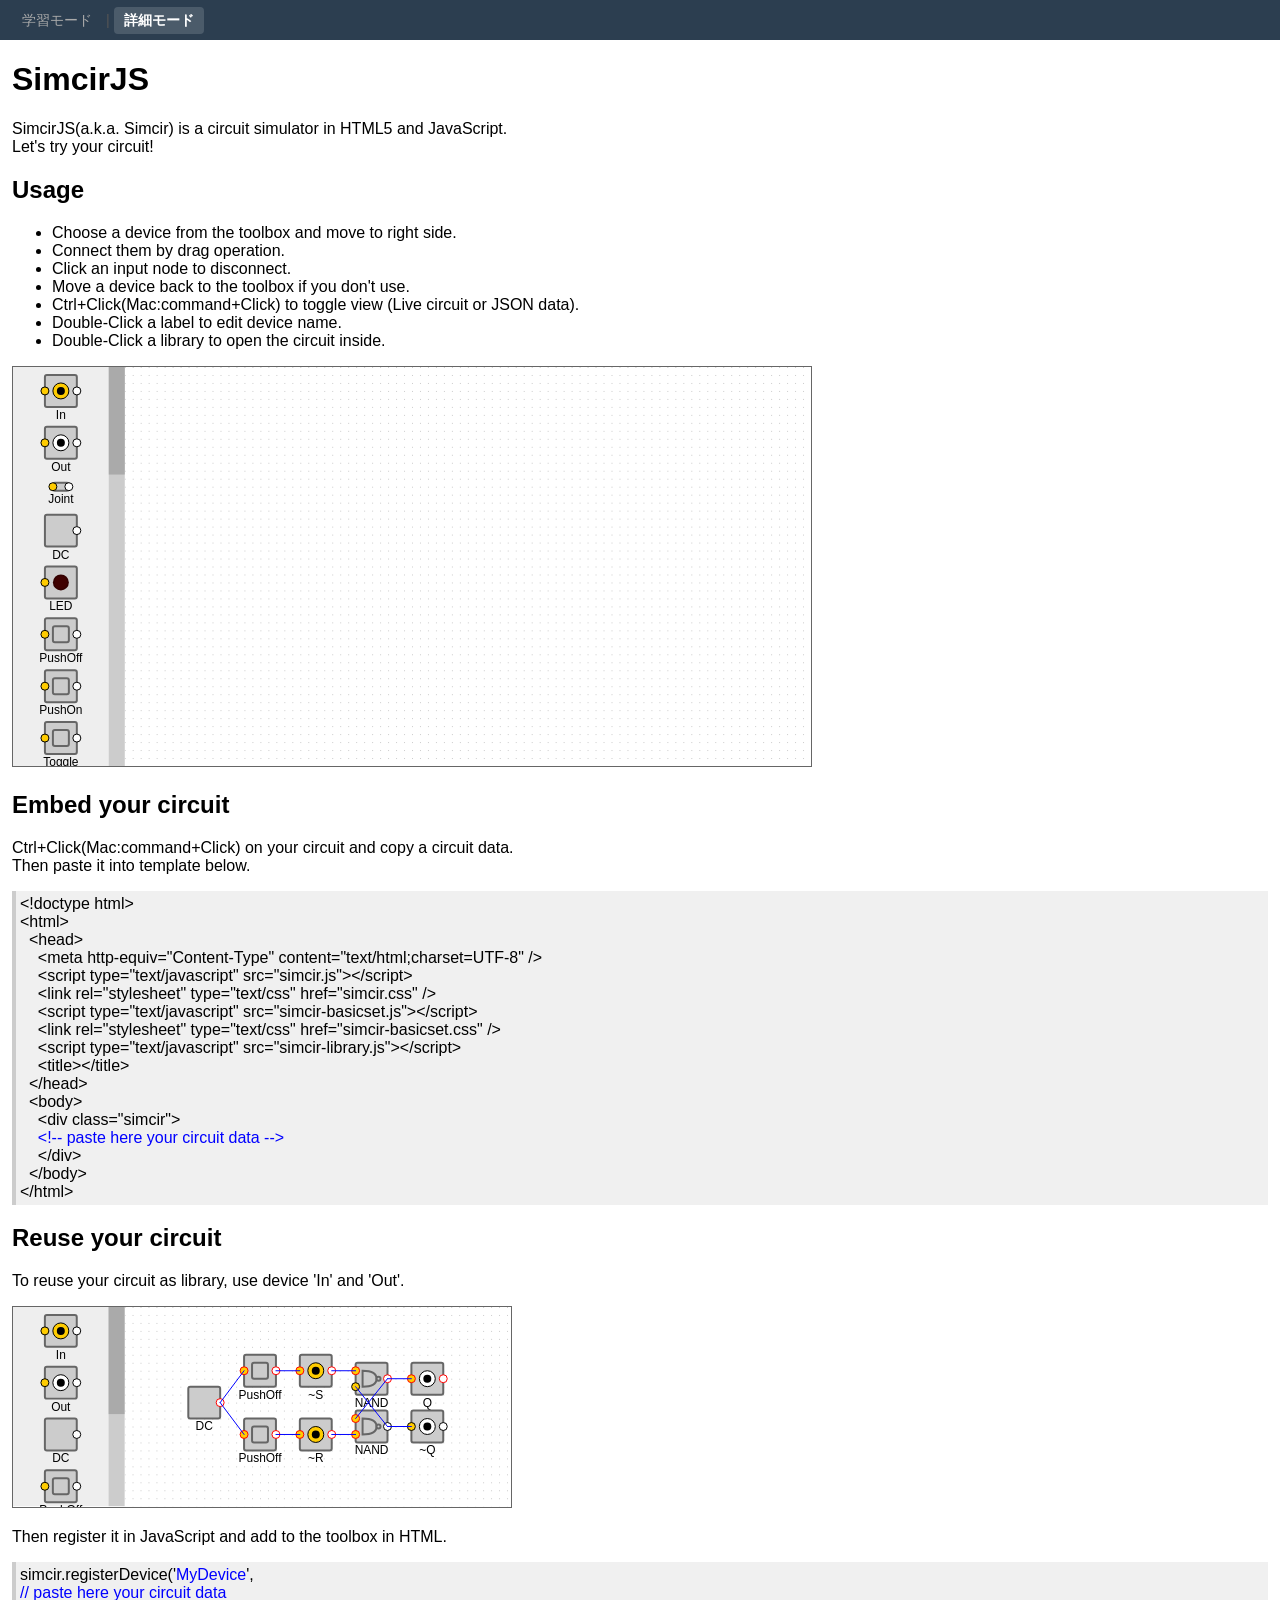
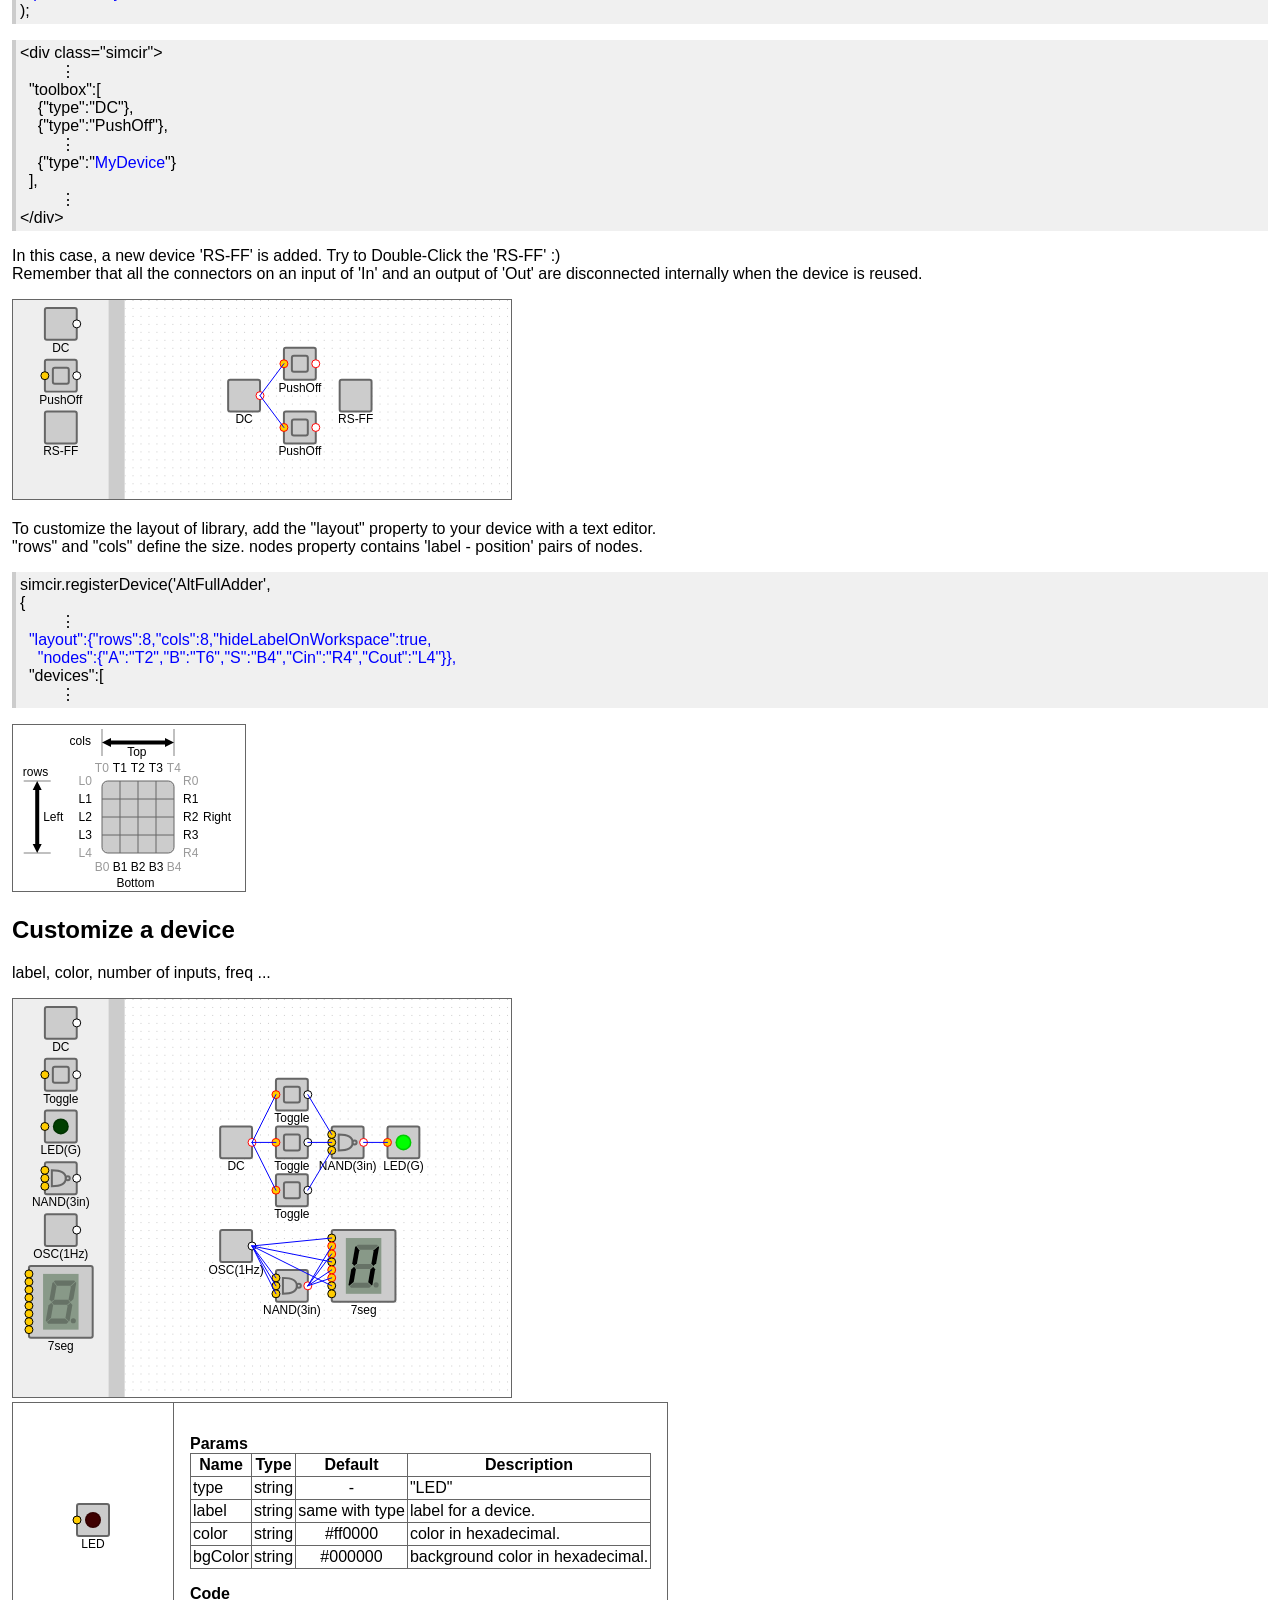
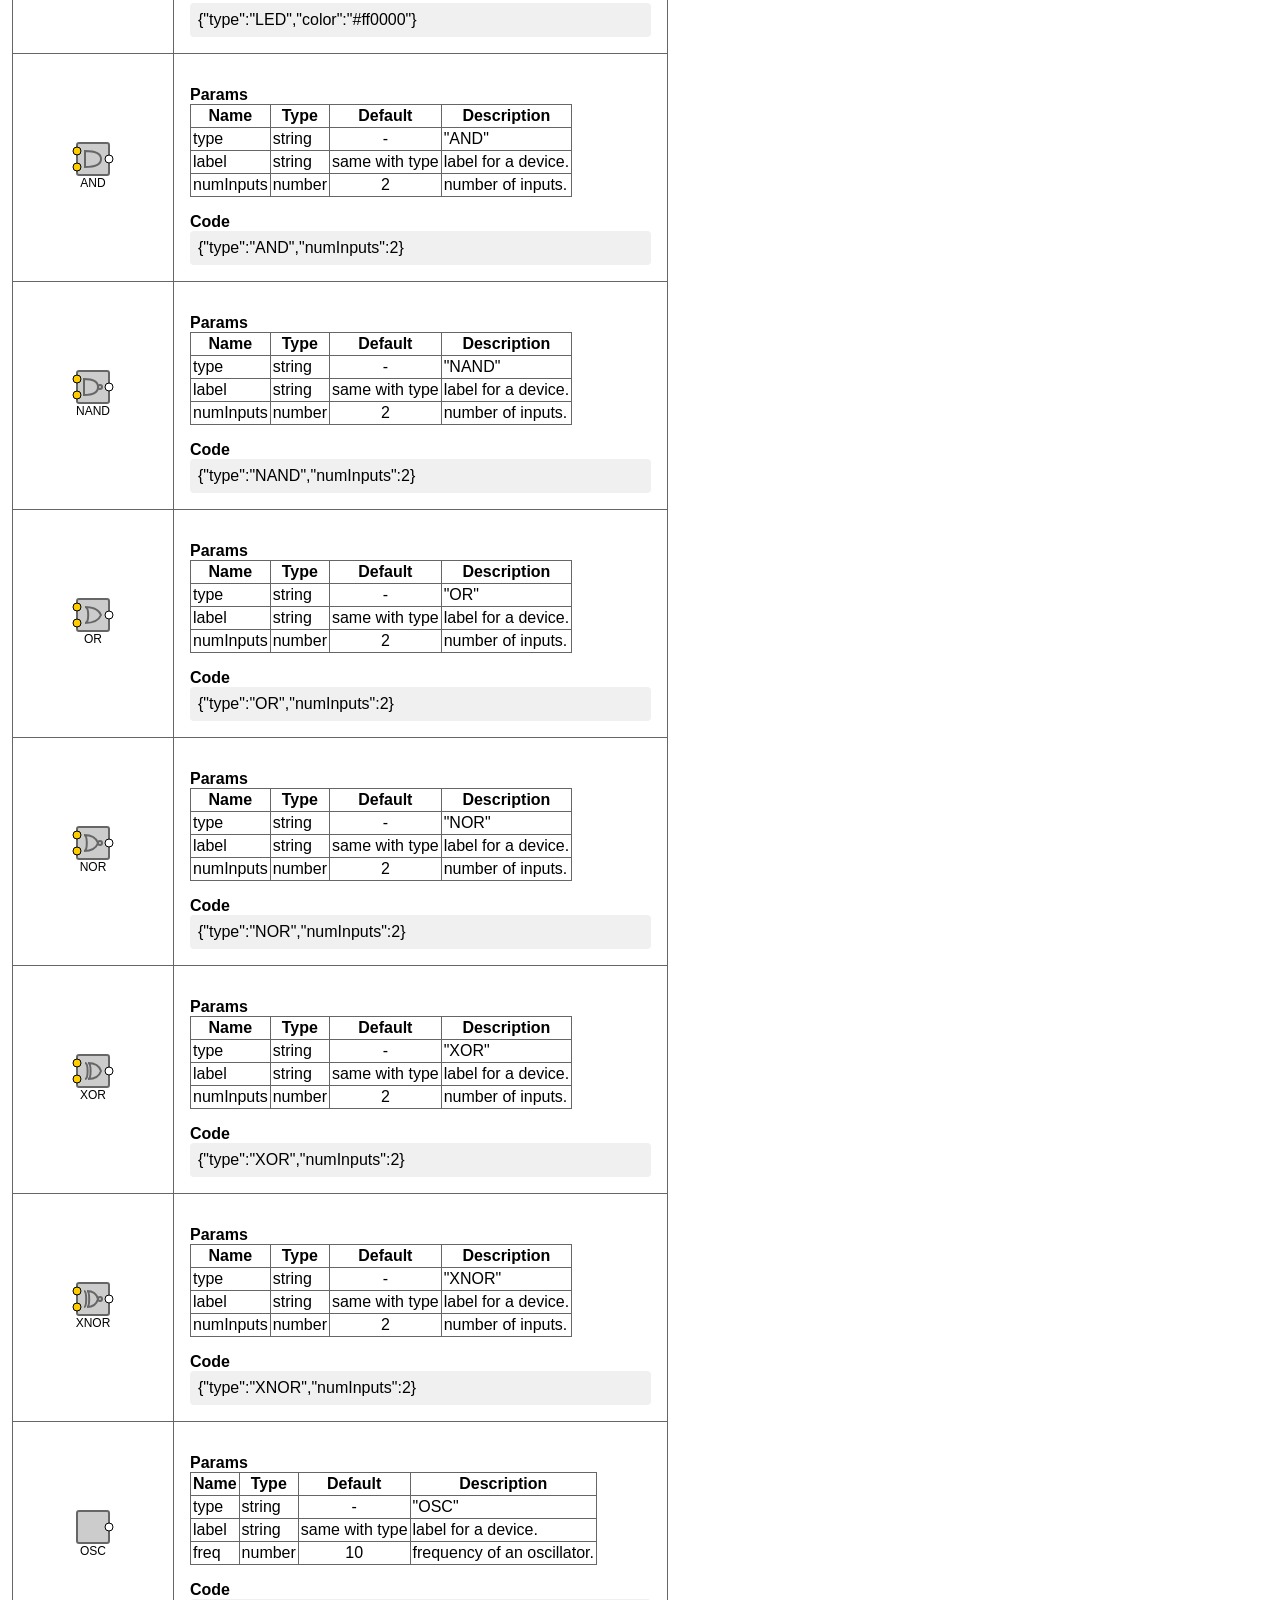
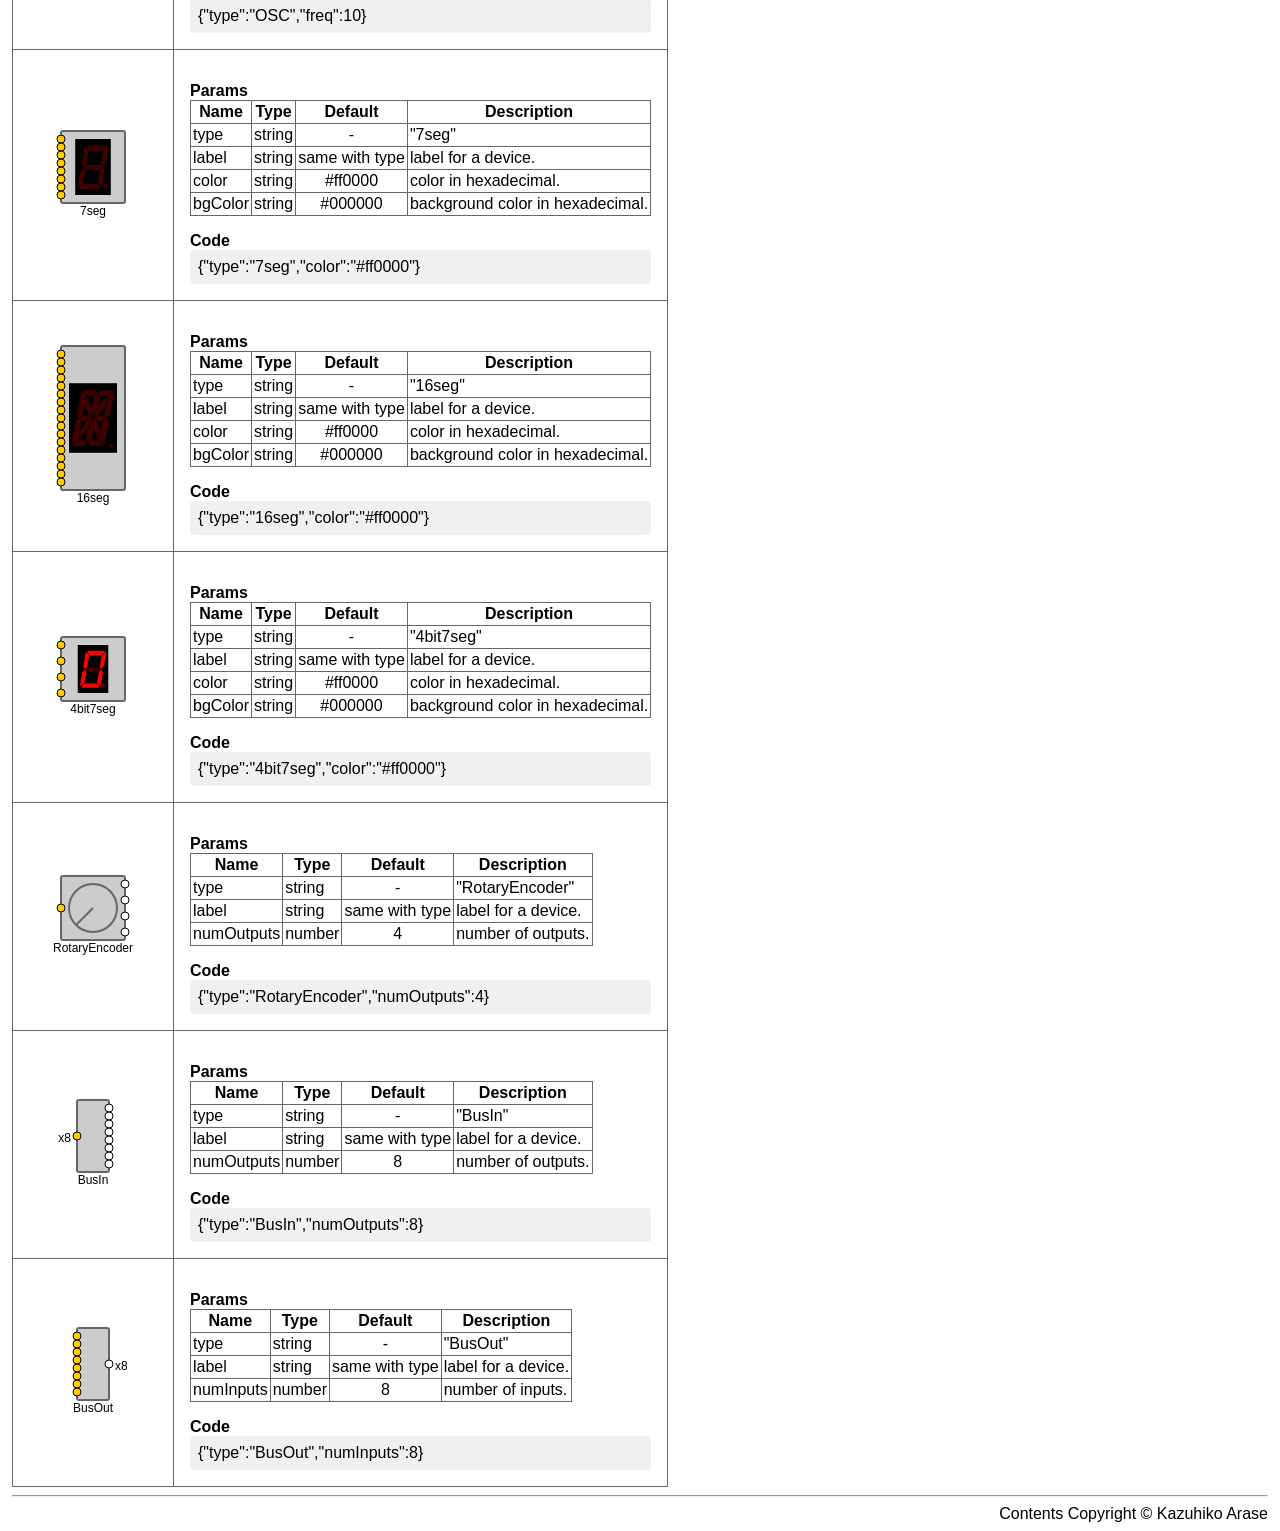
==== sample.html @ 147a7fcf "Modification for Smartphones, Save circuits as URL. Modification for Smartphone: The size of workspa" ====
<!doctype html>
<html>
<head>
<meta http-equiv="Content-Type" content="text/html;charset=UTF-8" />
<meta name="viewport" content="width=device-width, initial-scale=1.0" />
<script type="text/javascript" src="simcir.js"></script>
<link rel="stylesheet" type="text/css" href="simcir.css" />
<script type="text/javascript" src="simcir-basicset.js"></script>
<link rel="stylesheet" type="text/css" href="simcir-basicset.css" />
<script type="text/javascript" src="simcir-library.js"></script>
<style type="text/css">
* {
  font-family: arial, sans-serif;
  box-sizing: border-box;
}

body {
  margin: 0;
  padding: 8px 12px;
  max-width: 100%;
  overflow-x: hidden;
}

.code {
  margin: 16px 0px 16px 0px;
  padding: 4px;
  border-width: 0px 0px 0px 4px;
  border-color: #cccccc;
  border-style: solid;
  background-color: #f0f0f0;
  white-space: pre;
  overflow-x: auto;
  max-width: 100%;
}

.note {
  color: #0000ff;
}

svg {
  max-width: 100%;
  height: auto;
}

nav {
  display: flex;
  align-items: center;
  gap: 4px;
  background: #2c3e50;
  padding: 0 12px;
  height: 40px;
  margin: -8px -12px 12px;
}
nav a, nav span {
  color: #aaa;
  text-decoration: none;
  padding: 4px 10px;
  border-radius: 4px;
  font-size: 0.9em;
}
nav a:hover { color: #fff; background: rgba(255,255,255,0.1); }
nav .active { color: #fff; background: rgba(255,255,255,0.15); font-weight: bold; }
nav .sep { color: #555; padding: 0; }
</style>
<title>SimcirJS</title>
</head>
<body>

<nav>
  <a href="index.html">学習モード</a>
  <span class="sep">|</span>
  <span class="active">詳細モード</span>
</nav>

<h1>SimcirJS</h1>

<div style="margin:16px 0px 16px 0px">
  SimcirJS(a.k.a. Simcir) is a circuit simulator in HTML5 and JavaScript.
  <br/>
  Let's try your circuit!
</div>

<h2>Usage</h2>
<ul>
  <li>Choose a device from the toolbox and move to right side.</li>
  <li>Connect them by drag operation.</li>
  <li>Click an input node to disconnect.</li>
  <li>Move a device back to the toolbox if you don't use.</li>
  <li>Ctrl+Click(Mac:command+Click) to toggle view (Live circuit or JSON data).</li>
  <li>Double-Click a label to edit device name.</li>
  <li>Double-Click a library to open the circuit inside.</li>
</ul>

<!--
Specify width and height only.
All the other attributes will be used defaults.
-->
<div class="simcir">
{
  "width":800,
  "height":400
}
</div>

<h2>Embed your circuit</h2>
<p>
Ctrl+Click(Mac:command+Click) on your circuit and copy a circuit data.
<br/>
Then paste it into template below.
</p>

<div class="code"
>&lt;!doctype html&gt;
&lt;html&gt;
  &lt;head&gt;
    &lt;meta http-equiv="Content-Type" content="text/html;charset=UTF-8" /&gt;
    &lt;script type="text/javascript" src="simcir.js"&gt;&lt;/script&gt;
    &lt;link rel="stylesheet" type="text/css" href="simcir.css" /&gt;
    &lt;script type="text/javascript" src="simcir-basicset.js"&gt;&lt;/script&gt;
    &lt;link rel="stylesheet" type="text/css" href="simcir-basicset.css" /&gt;
    &lt;script type="text/javascript" src="simcir-library.js"&gt;&lt;/script&gt;
    &lt;title&gt;&lt;/title&gt;
  &lt;/head&gt;
  &lt;body&gt;
    &lt;div class="simcir"&gt;
    <span class="note">&lt;!-- paste here your circuit data --&gt;</span>
    &lt;/div&gt;
  &lt;/body&gt;
&lt;/html&gt;
</div>

<h2>Reuse your circuit</h2>
<p>
To reuse your circuit as library, use device 'In' and 'Out'.
</p>
<div class="simcir">
{
  "width":500,
  "height":200,
  "showToolbox":true,
  "toolbox":[
    {"type":"In"},
    {"type":"Out"},
    {"type":"DC"},
    {"type":"PushOff"},
    {"type":"PushOn"},
    {"type":"Toggle"},
    {"type":"NAND"}
  ],
  "devices":[
    {"type":"DC","id":"dev0","x":64,"y":80,"label":"DC"},
    {"type":"PushOff","id":"dev1","x":120,"y":48,"label":"PushOff"},
    {"type":"PushOff","id":"dev2","x":120,"y":112,"label":"PushOff"},
    {"type":"In","id":"dev3","x":176,"y":48,"label":"~S"},
    {"type":"In","id":"dev4","x":176,"y":112,"label":"~R"},
    {"type":"NAND","id":"dev5","x":232,"y":56,"label":"NAND"},
    {"type":"NAND","id":"dev6","x":232,"y":104,"label":"NAND"},
    {"type":"Out","id":"dev7","x":288,"y":56,"label":"Q"},
    {"type":"Out","id":"dev8","x":288,"y":104,"label":"~Q"}
  ],
  "connectors":[
    {"from":"dev1.in0","to":"dev0.out0"},
    {"from":"dev2.in0","to":"dev0.out0"},
    {"from":"dev3.in0","to":"dev1.out0"},
    {"from":"dev4.in0","to":"dev2.out0"},
    {"from":"dev5.in0","to":"dev3.out0"},
    {"from":"dev5.in1","to":"dev6.out0"},
    {"from":"dev6.in0","to":"dev5.out0"},
    {"from":"dev6.in1","to":"dev4.out0"},
    {"from":"dev7.in0","to":"dev5.out0"},
    {"from":"dev8.in0","to":"dev6.out0"}
  ]
}
</div>
<p>
Then register it in JavaScript and add to the toolbox in HTML.
</p>
<div class="code"
>simcir.registerDevice('<span class="note">MyDevice</span>',
<span class="note">// paste here your circuit data</span>
);
</div>
<div class="code"
>&lt;div class="simcir"&gt;
         &#x22ee;
  "toolbox":[
    {"type":"DC"},
    {"type":"PushOff"},
         &#x22ee;
    {"type":"<span class="note">MyDevice</span>"}
  ],
         &#x22ee;
&lt;/div&gt;
</div>
<p>
In this case, a new device 'RS-FF' is added.
Try to Double-Click the 'RS-FF' :)
<br/>
Remember that all the connectors on 
an input of 'In' and an output of 'Out'
are disconnected internally when the device is reused.
</p>
<div class="simcir">
{
  "width":500,
  "height":200,
  "showToolbox":true,
  "toolbox":[
    {"type":"DC"},
    {"type":"PushOff"},
    {"type":"RS-FF"}
  ],
  "devices":[
    {"type":"DC","id":"dev0","x":104,"y":80,"label":"DC"},
    {"type":"PushOff","id":"dev1","x":160,"y":48,"label":"PushOff"},
    {"type":"PushOff","id":"dev2","x":160,"y":112,"label":"PushOff"},
    {"type":"RS-FF","id":"dev3","x":216,"y":80,"label":"RS-FF"}
  ],
  "connectors":[
    {"from":"dev1.in0","to":"dev0.out0"},
    {"from":"dev2.in0","to":"dev0.out0"},
    {"from":"dev3.in0","to":"dev1.out0"},
    {"from":"dev3.in1","to":"dev2.out0"}
  ]
}
</div>
<p>
To customize the layout of library,
add the "layout" property to your device with a text editor.
<br/>
"rows" and "cols" define the size.
nodes property contains 'label - position' pairs of nodes.
</p>
<div class="code"
>simcir.registerDevice('AltFullAdder',
{
         &#x22ee;
  <span class="note">"layout":{"rows":8,"cols":8,"hideLabelOnWorkspace":true,</span>
    <span class="note">"nodes":{"A":"T2","B":"T6","S":"B4","Cin":"R4","Cout":"L4"}},</span>
  "devices":[
         &#x22ee;
</div>
<!-- port from drawing of Illustrator. -->
<svg version="1.1" id="l_1_" xmlns="http://www.w3.org/2000/svg"
   width="234px" height="168px" viewBox="198 159 234 168" 
   font-size="12" >
<rect id="p_1_" x="198.5" y="159.5" fill="#FFFFFF" stroke="#666666"
   stroke-miterlimit="10" width="233" height="167"/>
<g id="l">
  <g id="g_3_">
    <text transform="matrix(1 0 0 1 264.6001 238.0002)" >L1</text>
    <text transform="matrix(1 0 0 1 264.6001 220.0002)" fill="#999999" >L0</text>
    <text transform="matrix(1 0 0 1 264.6001 256.0002)" >L2</text>
    <text transform="matrix(1 0 0 1 264.6001 274.0002)" >L3</text>
    <text transform="matrix(1 0 0 1 264.6001 292.0002)" fill="#999999" >L4</text>
    <text transform="matrix(1 0 0 1 280.8003 207.0002)" fill="#999999" >T0</text>
    <text transform="matrix(1 0 0 1 298.8003 207.0002)" >T1</text>
    <text transform="matrix(1 0 0 1 316.8003 207.0002)" >T2</text>
    <text transform="matrix(1 0 0 1 334.8003 207.0002)" >T3</text>
    <text transform="matrix(1 0 0 1 352.8003 207.0002)" fill="#999999" >T4</text>
    <text transform="matrix(1 0 0 1 369 220.0002)" fill="#999999" >R0</text>
    <text transform="matrix(1 0 0 1 369 238.0002)" >R1</text>
    <text transform="matrix(1 0 0 1 369 256.0002)" >R2</text>
    <text transform="matrix(1 0 0 1 369 274.0002)" >R3</text>
    <text transform="matrix(1 0 0 1 369 292.0002)" fill="#999999" >R4</text>
    <text transform="matrix(1 0 0 1 280.8003 306.0002)" fill="#999999" >B0</text>
    <text transform="matrix(1 0 0 1 298.8003 306.0002)" >B1</text>
    <text transform="matrix(1 0 0 1 316.8003 306.0002)" >B2</text>
    <text transform="matrix(1 0 0 1 334.8003 306.0002)" >B3</text>
    <text transform="matrix(1 0 0 1 352.8003 306.0002)" fill="#999999" >B4</text>
  </g>
</g>
<g id="g_2_">
  <g id="g_1_">
    <path id="p" fill="#CCCCCC" stroke="#666666" stroke-miterlimit="10"
     d="M360,282.331c0,3.131-2.538,5.669-5.669,5.669h-60.662
      c-3.131,0-5.669-2.538-5.669-5.669V221.67
      c0-3.131,2.538-5.669,5.669-5.669h60.662
      c3.131,0,5.669,2.538,5.669,5.669V282.331z"/>
    <g id="g">
      <line fill="none" stroke="#666666" stroke-miterlimit="10" x1="306" y1="216" x2="306" y2="288"/>
      <line fill="none" stroke="#666666" stroke-miterlimit="10" x1="324" y1="216" x2="324" y2="288"/>
      <line fill="none" stroke="#666666" stroke-miterlimit="10" x1="342" y1="216" x2="342" y2="288"/>
      <line fill="none" stroke="#666666" stroke-miterlimit="10" x1="360" y1="234" x2="288" y2="234"/>
      <line fill="none" stroke="#666666" stroke-miterlimit="10" x1="288" y1="252" x2="360" y2="252"/>
      <line fill="none" stroke="#666666" stroke-miterlimit="10" x1="360" y1="270" x2="288" y2="270"/>
    </g>
  </g>
</g>
<g id="g1">
  <text transform="matrix(1 0 0 1 229.2002 256.0002)" >Left</text>
  <text transform="matrix(1 0 0 1 389 256.0002)" >Right</text>
  <text transform="matrix(1 0 0 1 302.4004 322.0002)" >Bottom</text>
  <text transform="matrix(1 0 0 1 313.2002 191.0002)" >Top</text>
  <g id="g3">
    <text transform="matrix(1 0 0 1 208.8174 211.0002)" >rows</text>
    <g>
      <g>
        <polygon points="218.717,225 223.217,216 227.717,225        "/>
        <polygon points="223.217,288 227.717,279 218.717,279        "/>
        <path stroke="#000000" stroke-width="4"
         stroke-miterlimit="10" d="M223.217,225v54V225z"/>
      </g>
      <line fill="none" stroke="#000000" stroke-width="0.5"
       stroke-miterlimit="10" x1="209.717" y1="216" x2="236.717" y2="216"/>
      <line fill="none" stroke="#000000" stroke-width="0.5"
       stroke-miterlimit="10" x1="209.717" y1="288" x2="236.717" y2="288"/>
    </g>
  </g>
  <g id="g2">
    <text transform="matrix(1 0 0 1 255.6001 180.0803)" >cols</text>
    <g>
      <g>
        <polygon points="297,182 288,177.5 297,173        "/>
        <polygon points="360,177.5 351,173 351,182        "/>
        <path stroke="#000000" stroke-width="4"
         stroke-miterlimit="10" d="M297,177.5h54H297z"/>
      </g>
      <line fill="none" stroke="#000000" stroke-width="0.5"
       stroke-miterlimit="10" x1="288" y1="164" x2="288" y2="191"/>
      <line fill="none" stroke="#000000" stroke-width="0.5"
       stroke-miterlimit="10" x1="360" y1="164" x2="360" y2="191"/>
    </g>
  </g>
</g>
</svg>


<h2>Customize a device</h2>
<p>
label, color, number of inputs, freq ...
</p>
<div class="simcir">
{
  "width":500,
  "height":400,
  "showToolbox":true,
  "toolbox":[
    {"type":"DC"},
    {"type":"Toggle"},
    {"type":"LED","color":"#00ff00","label":"LED(G)"},
    {"type":"NAND","numInputs":"3","label":"NAND(3in)"},
    {"type":"OSC","freq":1,"label":"OSC(1Hz)"},
    {"type":"7seg","color":"#000000","bgColor":"#889988"}
  ],
  "devices":[
    {"type":"NAND","numInputs":"3","label":"NAND(3in)","id":"dev0","x":208,"y":128},
    {"type":"Toggle","id":"dev1","x":152,"y":80,"label":"Toggle"},
    {"type":"Toggle","id":"dev2","x":152,"y":128,"label":"Toggle"},
    {"type":"Toggle","id":"dev3","x":152,"y":176,"label":"Toggle"},
    {"type":"DC","id":"dev4","x":96,"y":128,"label":"DC"},
    {"type":"LED","color":"#00ff00","label":"LED(G)","id":"dev5","x":264,"y":128},
    {"type":"OSC","freq":1,"label":"OSC(1Hz)","id":"dev6","x":96,"y":232},
    {"type":"NAND","numInputs":"3","label":"NAND(3in)","id":"dev7","x":152,"y":272},
    {"type":"7seg","color":"#000000","bgColor":"#889988","id":"dev8","x":208,"y":232,"label":"7seg"}
  ],
  "connectors":[
    {"from":"dev0.in0","to":"dev1.out0"},
    {"from":"dev0.in1","to":"dev2.out0"},
    {"from":"dev0.in2","to":"dev3.out0"},
    {"from":"dev1.in0","to":"dev4.out0"},
    {"from":"dev2.in0","to":"dev4.out0"},
    {"from":"dev3.in0","to":"dev4.out0"},
    {"from":"dev5.in0","to":"dev0.out0"},
    {"from":"dev7.in0","to":"dev6.out0"},
    {"from":"dev7.in1","to":"dev6.out0"},
    {"from":"dev7.in2","to":"dev6.out0"},
    {"from":"dev8.in0","to":"dev6.out0"},
    {"from":"dev8.in1","to":"dev7.out0"},
    {"from":"dev8.in2","to":"dev7.out0"},
    {"from":"dev8.in3","to":"dev6.out0"},
    {"from":"dev8.in4","to":"dev7.out0"},
    {"from":"dev8.in5","to":"dev7.out0"},
    {"from":"dev8.in6","to":"dev6.out0"}
  ]
}
</div>

<div class="simcir-doc"></div>

<hr/>
<div style="text-align: right;">
Contents Copyright &copy; Kazuhiko Arase
</div>

</body>
</html>
---- simcir.css ----
/*
 * SimcirJS
 *
 * Copyright (c) 2014 Kazuhiko Arase
 *
 * URL: http://www.d-project.com/
 *
 * Licensed under the MIT license:
 *  http://www.opensource.org/licenses/mit-license.php
 */

.simcir-body {
  display: inline-block;
  max-width: 100%;
}

.simcir-workspace {
  cursor: default;
  overflow: hidden;
  border-width: 1px;
  border-style: solid;
  border-color: #666666;
  max-width: 100%;
  height: auto;
  touch-action: none;
  -webkit-user-select: none;
  user-select: none;
}

.simcir-pin-hole {
  fill: #cccccc;
  stroke: none;
}

.simcir-toolbox {
  fill: #eeeeee;
}

.simcir-scrollbar {
  fill: #cccccc;
}

.simcir-scrollbar-bar {
  fill: #aaaaaa;
}

.simcir-scrollbar-bar:hover {
  fill: #999999;
}

.simcir-connector {
  stroke-width: 1;
  stroke: #0000ff;
  stroke-linecap: round;
}

.simcir-connector-hot {
  /* stroke: #ff0000; */
}

.simcir-joint-point {
  stroke-width: 3;
}

.simcir-device {
  fill: #cccccc;
  stroke-width: 2;
  stroke: #666666;
}

.simcir-device-selected {
  stroke: #0000ff;
}

.simcir-device-label {
  fill: #000000;
  stroke-width: 0;
  stroke: none;
}

.simcir-selection-rect {
  fill: none;
  stroke-width: 1;
  stroke: #0000ff;
}

.simcir-node-type-in {
  fill: #ffcc00;
}

.simcir-node-type-out {
  fill: #ffffff;
}

.simcir-node {
  stroke-width: 1;
  stroke: #000000;
}

.simcir-node-hot {
  stroke: #ff0000;
}

.simcir-node-hover {
  stroke: #ffff00;
}

.simcir-node-label {
  fill: #000000;
  stroke: none;
}

.simcir-port {
  stroke-width: 1;
  stroke: #000000;
}

.simcir-port-hole {
  stroke: none;
  fill: #000000;
}

.simcir-json-data-area {
  padding: 0px;
  outline: none;
  border-width: 1px;
  border-style: solid;
  border-color: #000000;
}

.simcir-dialog {
  padding: 4px;
  border-width: 2px;
  border-style: solid;
  border-color: #666666;
  background-color: #ffffff;
  -webkit-box-shadow: 0px 0px 4px 0px rgba(0, 0, 0, 0.5);
     -moz-box-shadow: 0px 0px 4px 0px rgba(0, 0, 0, 0.5);
          box-shadow: 0px 0px 4px 0px rgba(0, 0, 0, 0.5);
}

.simcir-dialog-title {
  margin-right: 4px;
}

.simcir-dialog-close-button {
  fill: #666666;
  stroke: none;
}

.simcir-dialog-close-button:hover {
  fill: #888888;
  stroke: none;
}

.simcir-dialog-close-button-symbol {
  fill: none;
  stroke: #ffffff;
  stroke-width: 2;
}

.simcir-label-editor {
  width: 100px;
  border-width: 1px;
  border-style: solid;
  border-color: #cccccc;
  background-color: #f0f0f0;
  outline: none;
}

.simcir-label-editor::-ms-clear {
  display: none;
  width: 0;
  height: 0;
}

/* simcir doc */

TABLE.simcir-doc-table {
  border-collapse: collapse;
}

TABLE.simcir-doc-table,
TABLE.simcir-doc-table TH,
TABLE.simcir-doc-table TD {
  border-width: 1px;
  border-style: solid;
  border-color: #666666;
}

TABLE.simcir-doc-table TH,
TABLE.simcir-doc-table TD {
  padding: 16px;
}

TABLE.simcir-doc-params-table {
  border-collapse: collapse;
}

TABLE.simcir-doc-params-table,
TABLE.simcir-doc-params-table TH,
TABLE.simcir-doc-params-table TD {
  border-width: 1px;
  border-style: solid;
  border-color: #666666;
}

TABLE.simcir-doc-params-table TH,
TABLE.simcir-doc-params-table TD {
  padding: 2px;
}

.simcir-doc-title {
  font-weight: bold;
  margin: 16px 0px 0px 0px;
}

.simcir-doc-code {
  padding: 8px;
  -webkit-border-radius: 4px;
     -moz-border-radius: 4px;
          border-radius: 4px;
  background-color: #f0f0f0;
}

@media (max-width: 600px) {
  .simcir-body {
    display: block;
    width: 100%;
  }
  .simcir-workspace {
    width: 100% !important;
    height: auto !important;
  }
  .simcir-label-editor {
    width: 80px;
  }
  .simcir-dialog {
    max-width: calc(100vw - 16px);
    box-sizing: border-box;
  }
}
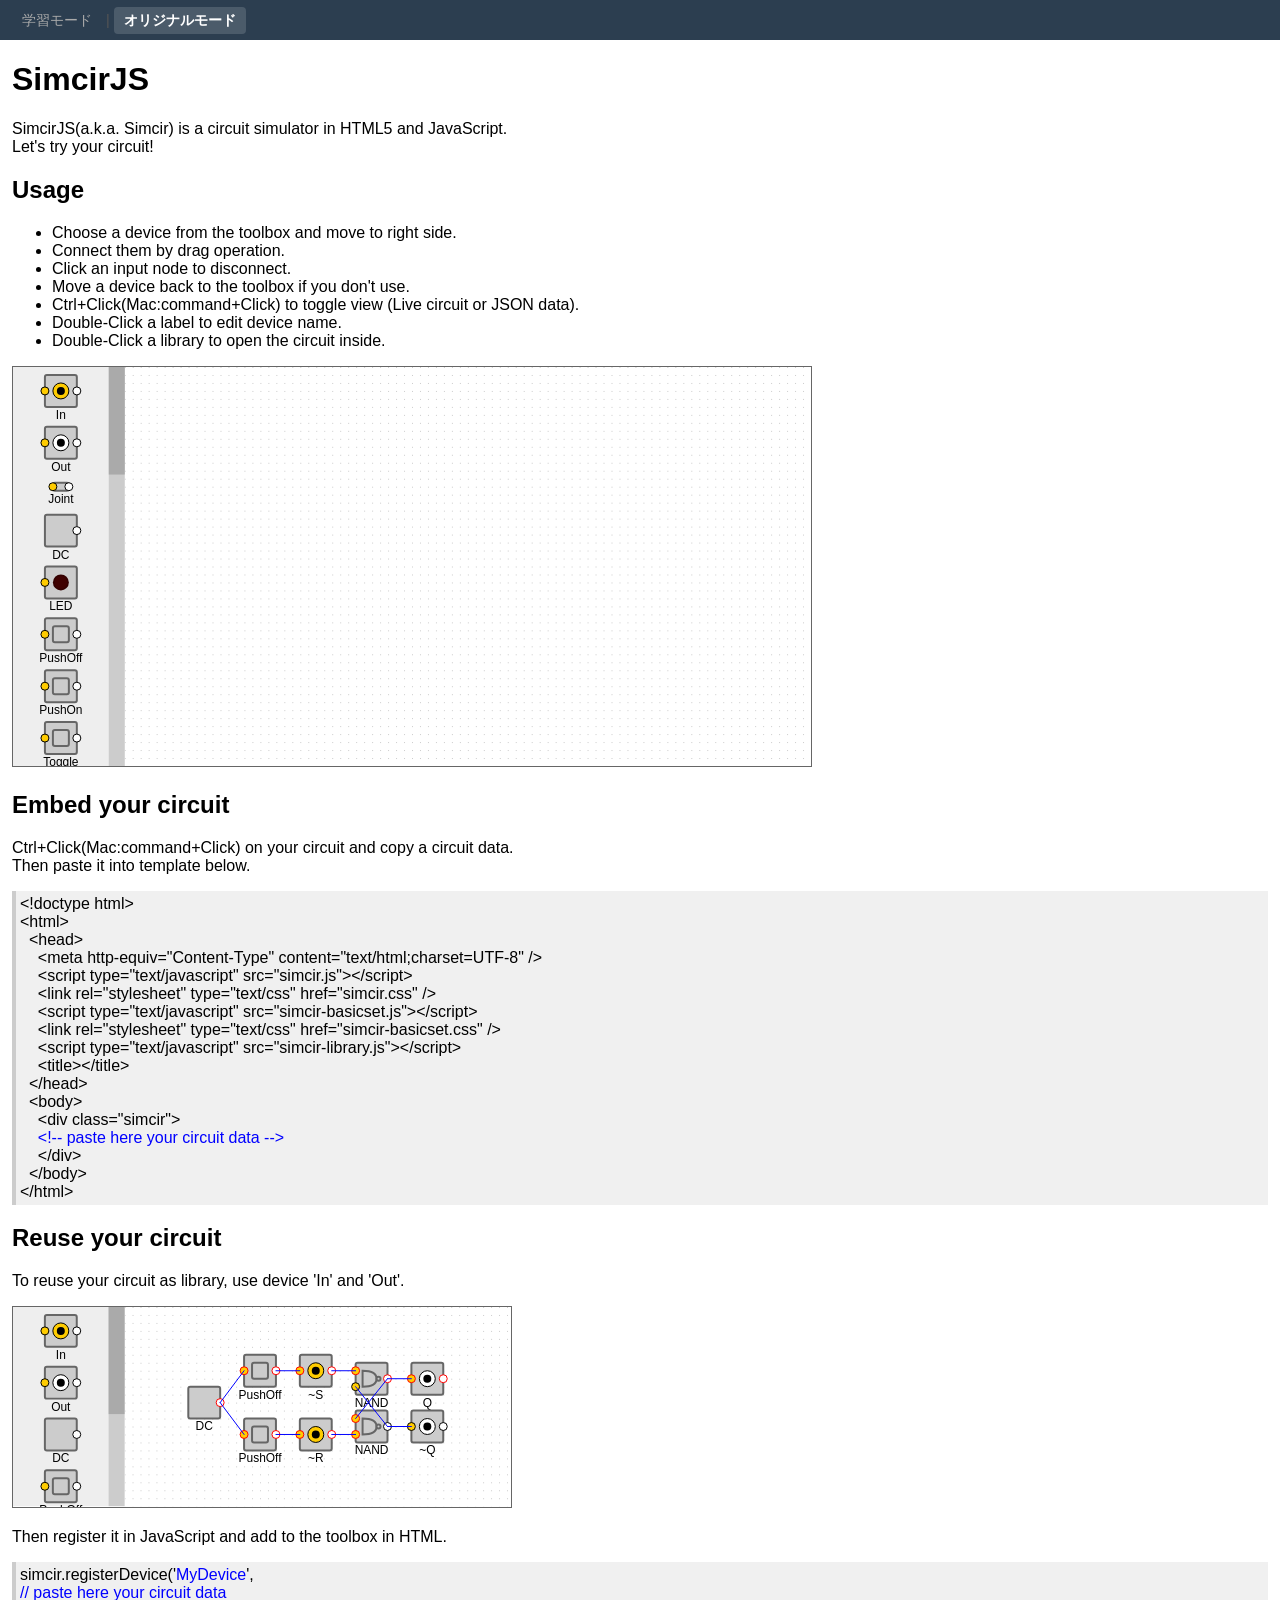
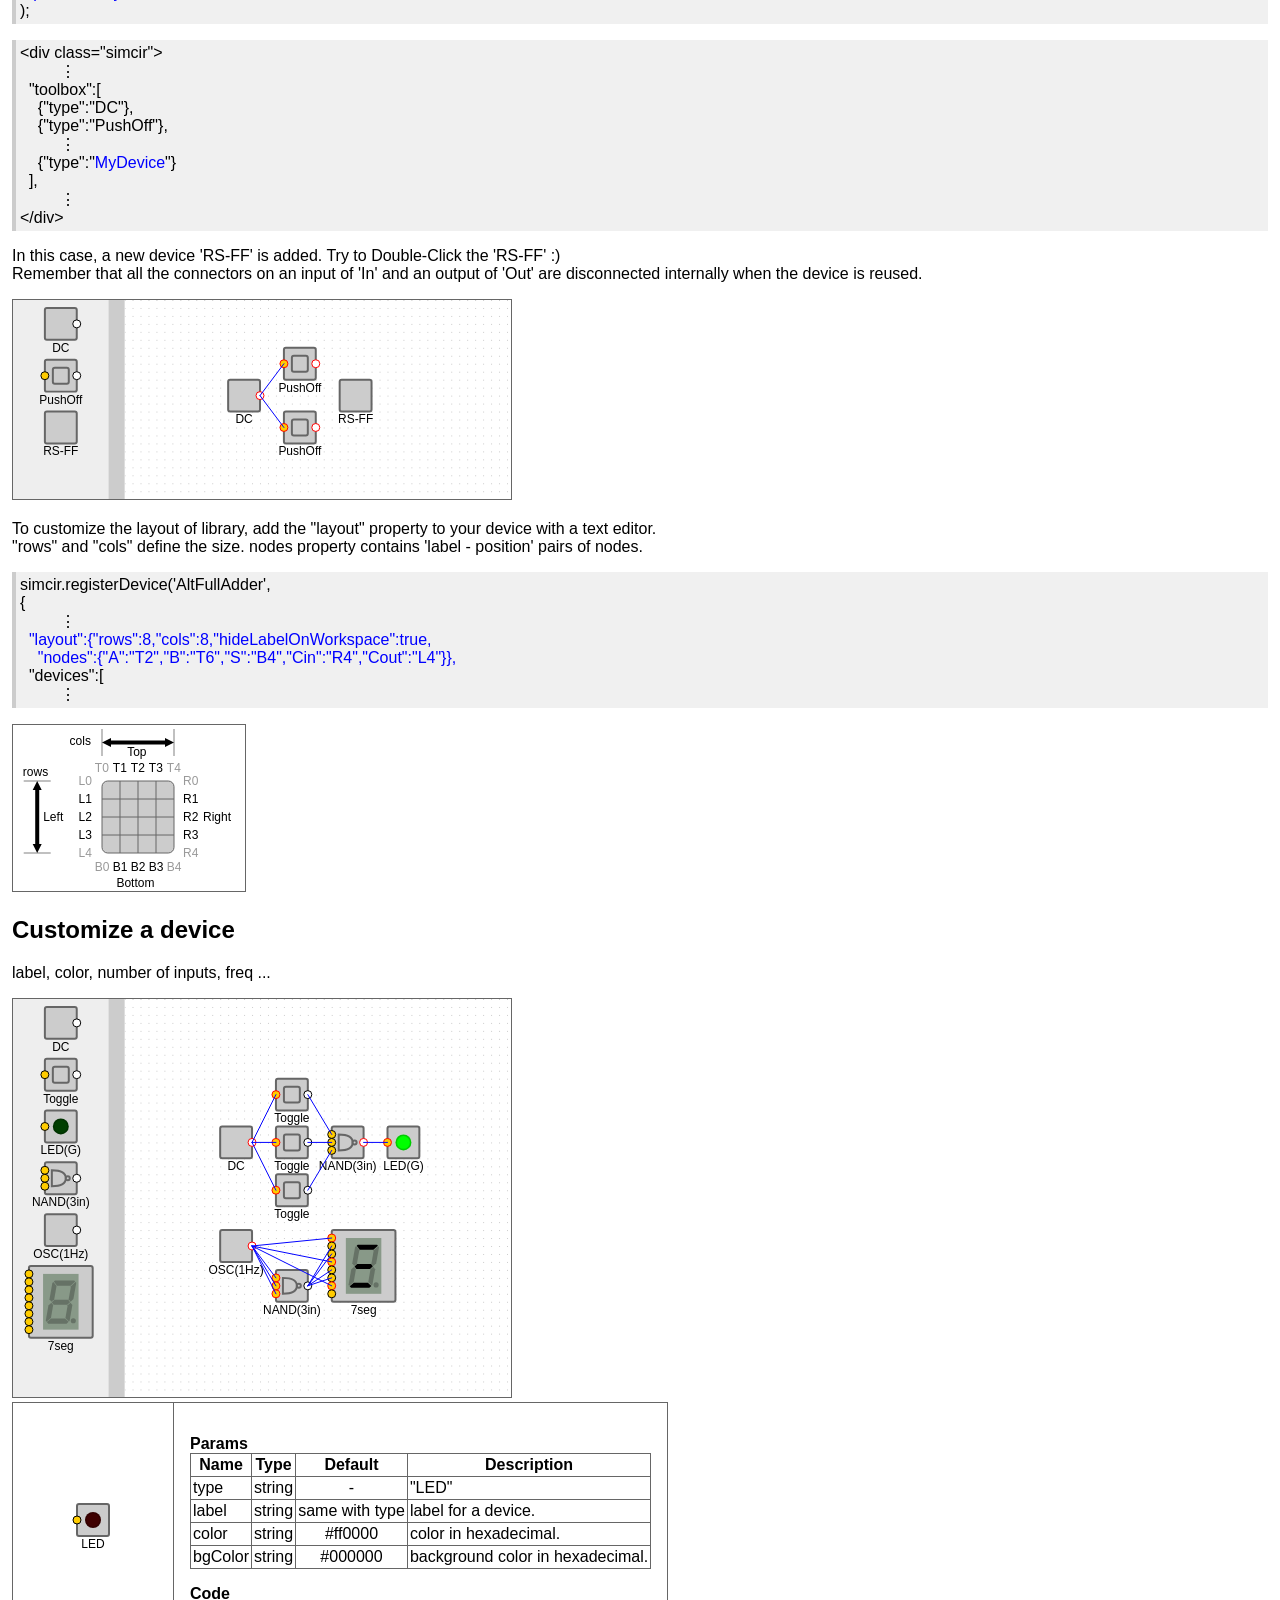
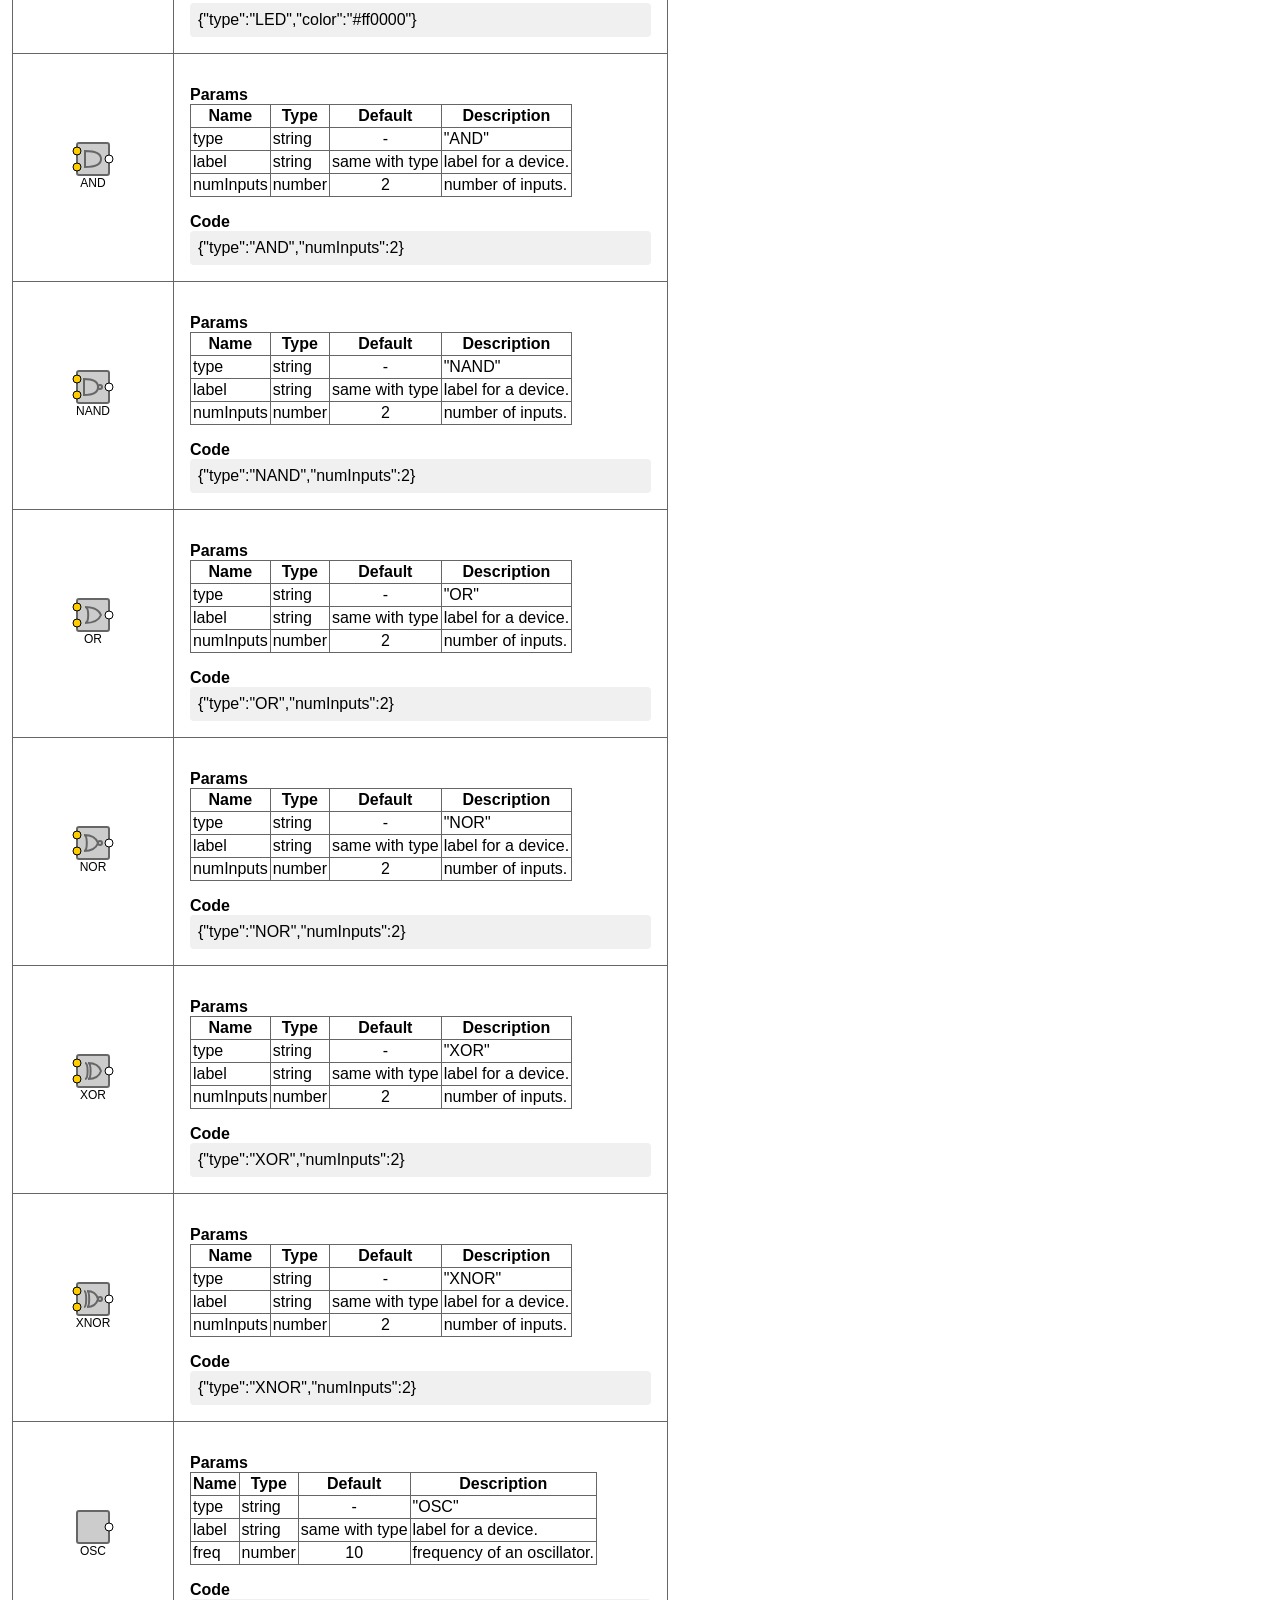
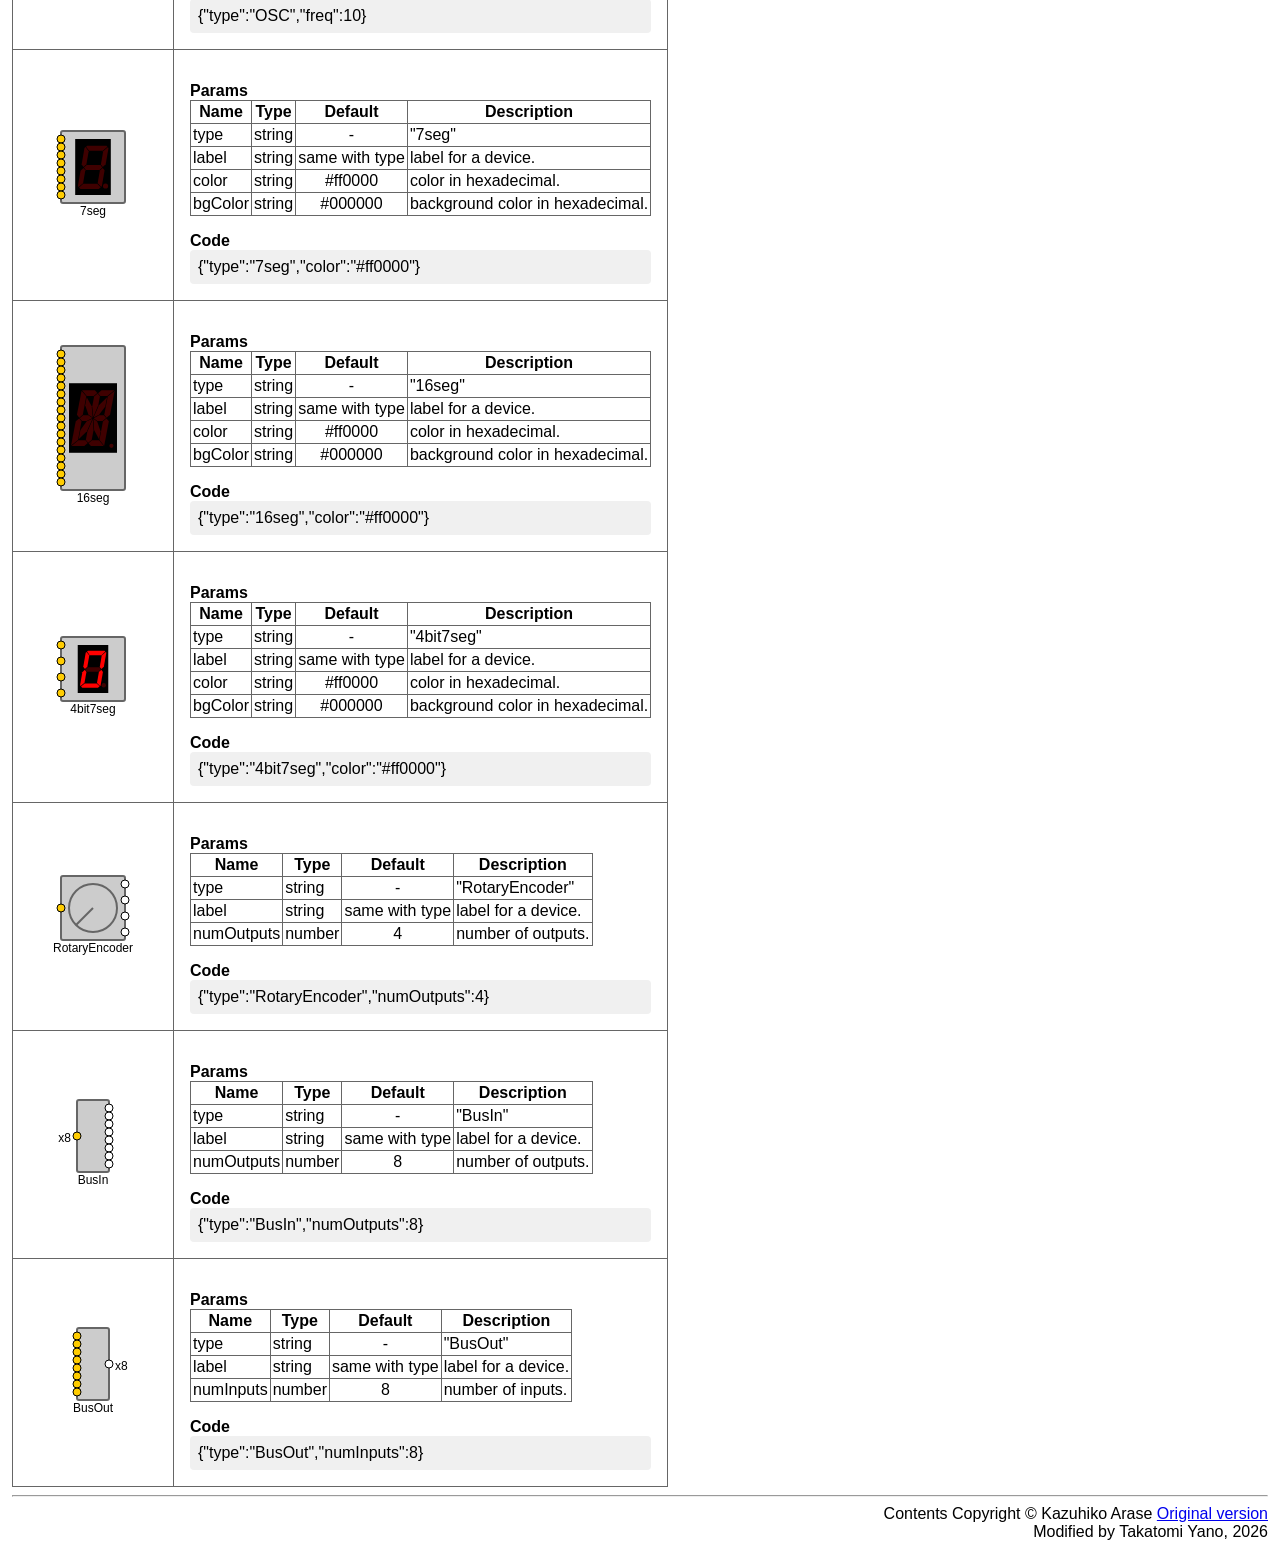
==== commit 2a5c380e: "Copyright表記を修正(明記) 学習モード時にもオリジナル版のCopyright+修正の情報を表示するように改善。" ====
--- a/sample.html
+++ b/sample.html
@@ -69,7 +69,7 @@
 <nav>
   <a href="index.html">学習モード</a>
   <span class="sep">|</span>
-  <span class="active">詳細モード</span>
+  <span class="active">オリジナルモード</span>
 </nav>
 
 <h1>SimcirJS</h1>
@@ -381,6 +381,8 @@
 <hr/>
 <div style="text-align: right;">
 Contents Copyright &copy; Kazuhiko Arase
+<a href = "https://github.com/kazuhikoarase/simcirjs" > Original version </a> <br>
+Modified by Takatomi Yano, 2026
 </div>
 
 </body>
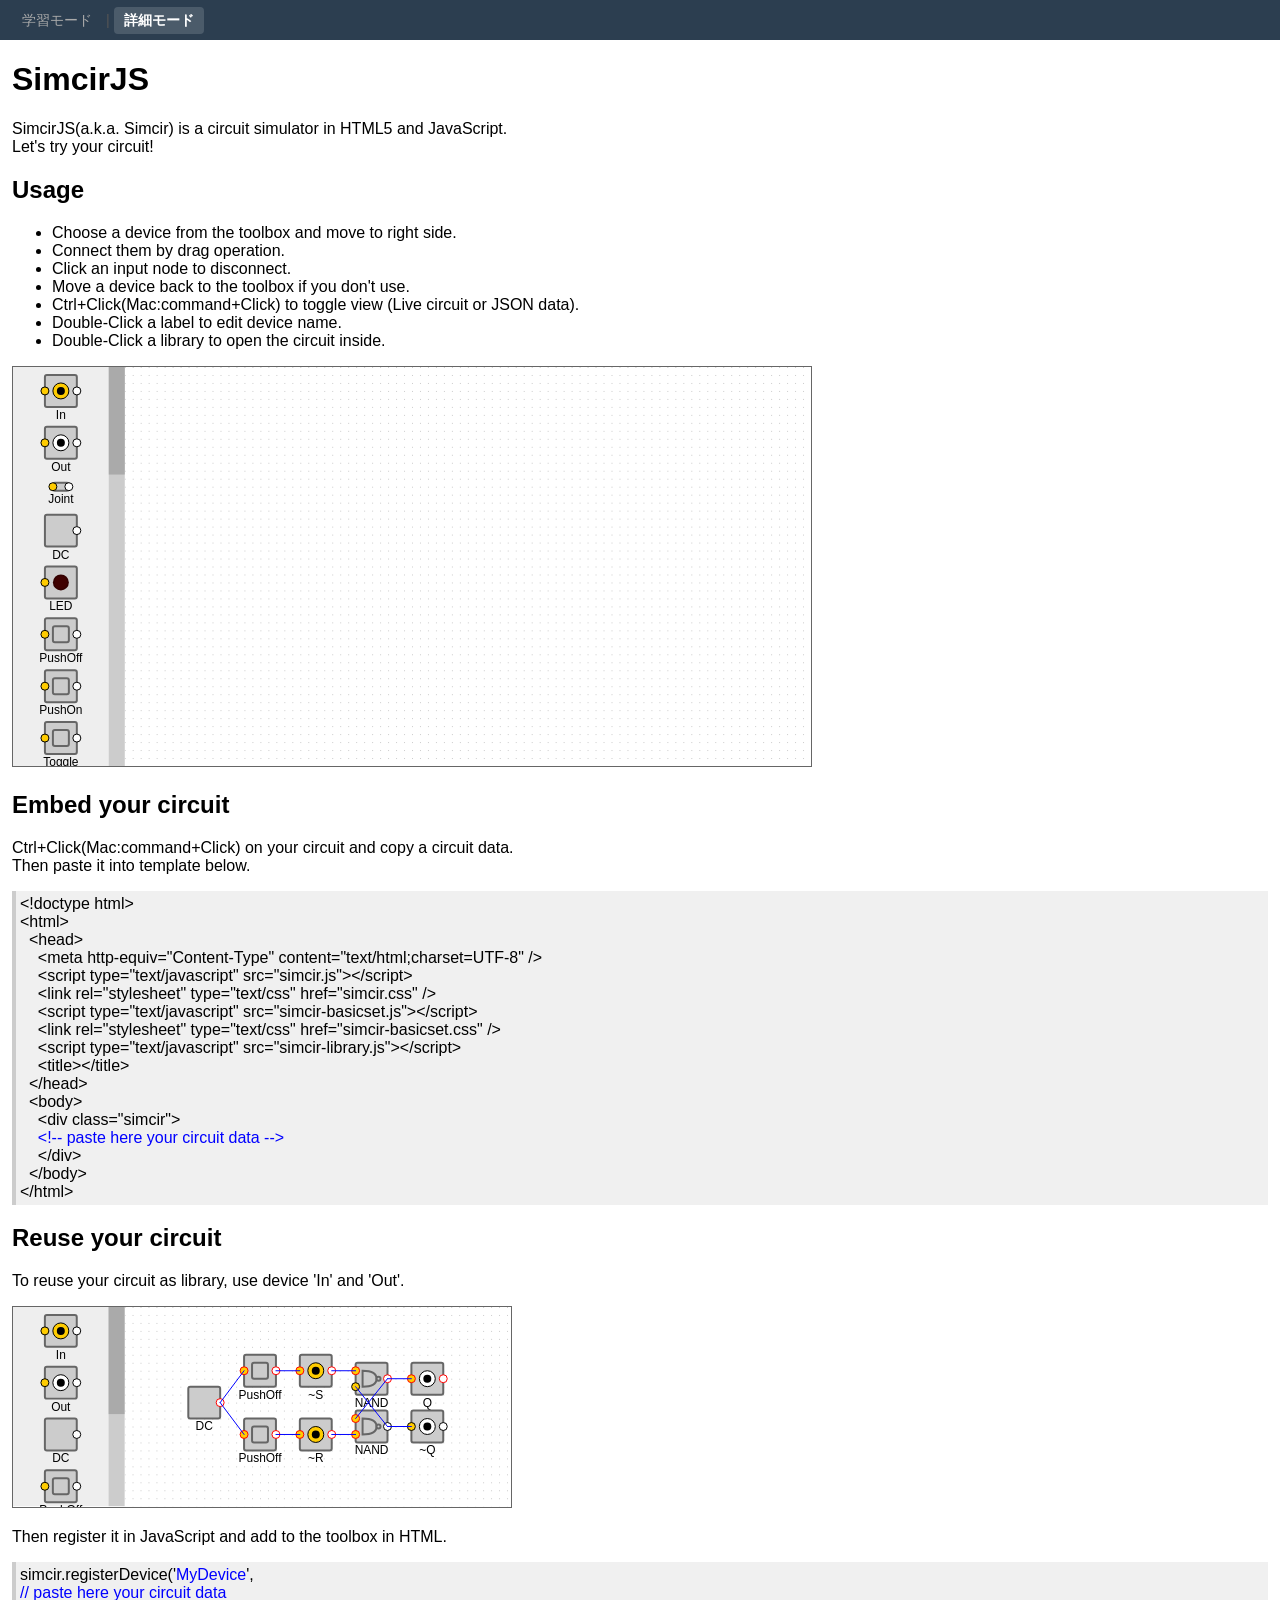
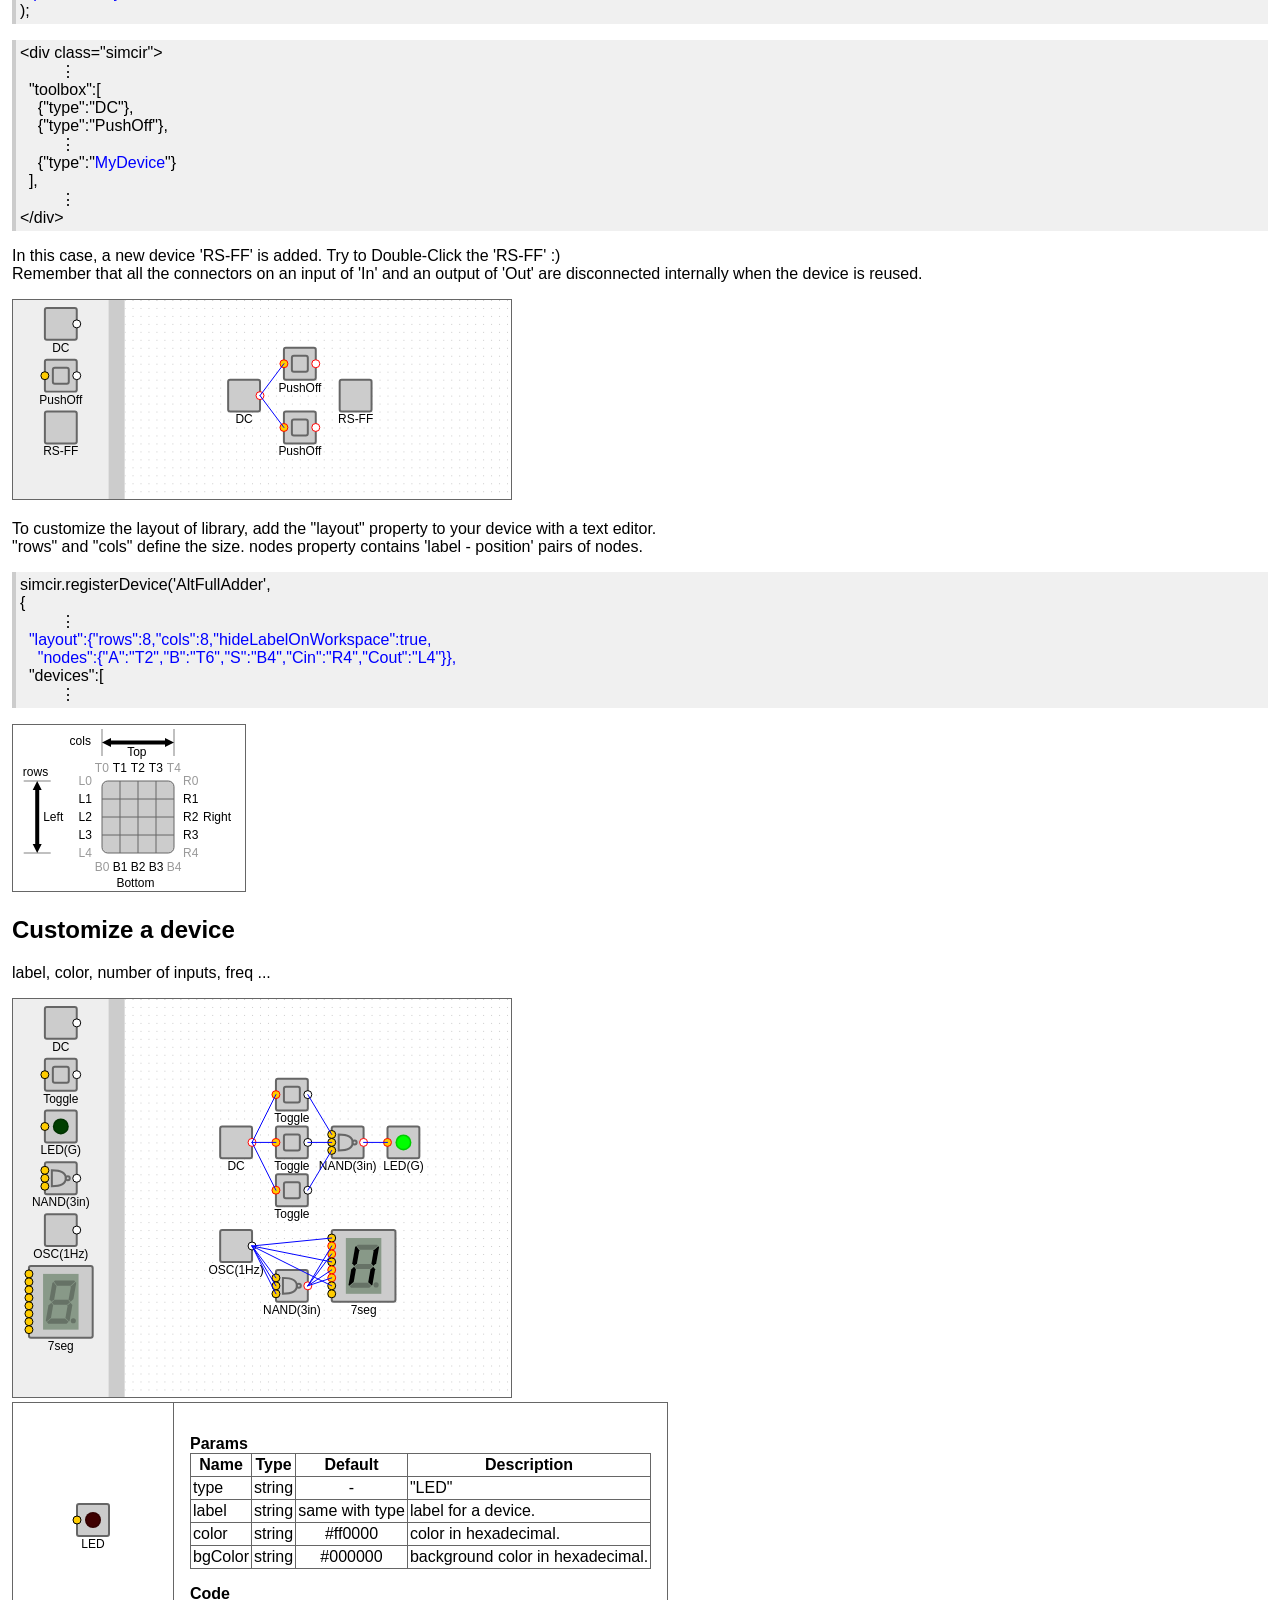
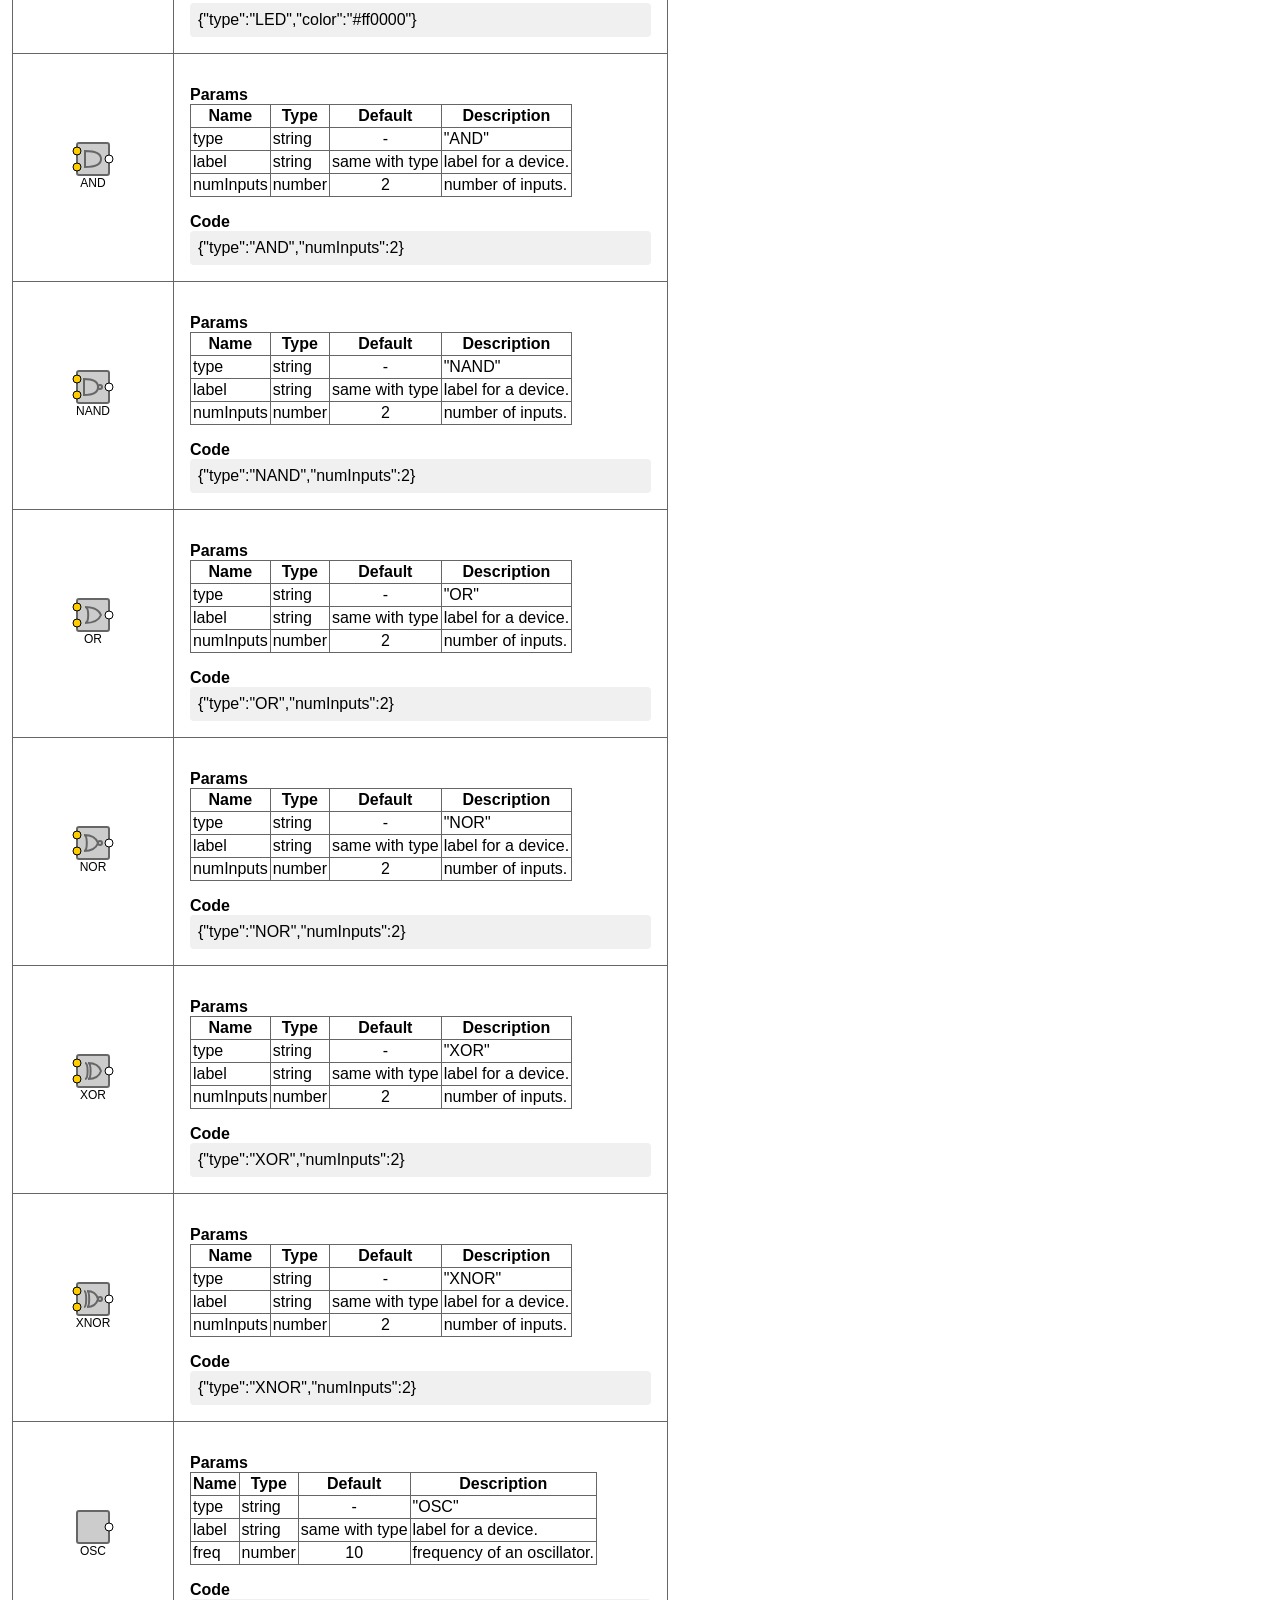
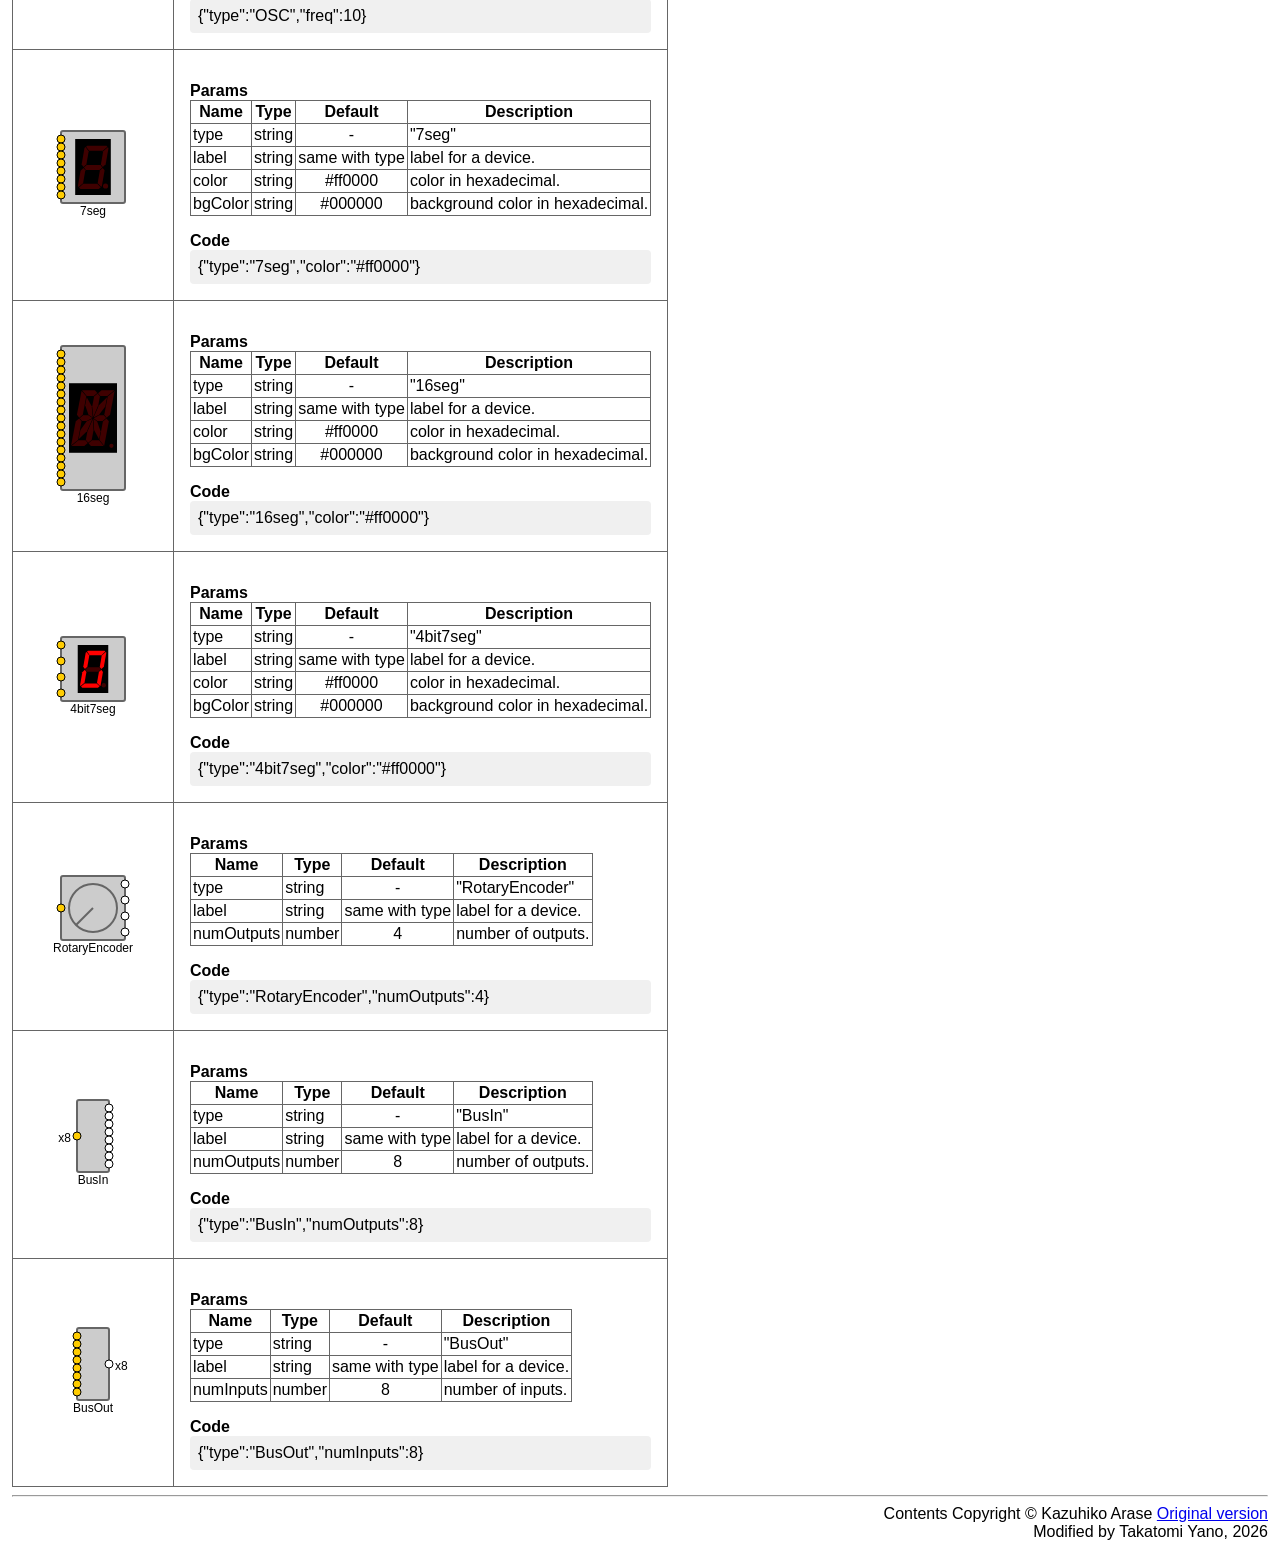
==== commit 14c95538: "モード表記の修正 詳細モード -> オリジナルモード -> 詳細モード" ====
--- a/sample.html
+++ b/sample.html
@@ -69,7 +69,7 @@
 <nav>
   <a href="index.html">学習モード</a>
   <span class="sep">|</span>
-  <span class="active">オリジナルモード</span>
+  <span class="active">詳細モード</span>
 </nav>
 
 <h1>SimcirJS</h1>
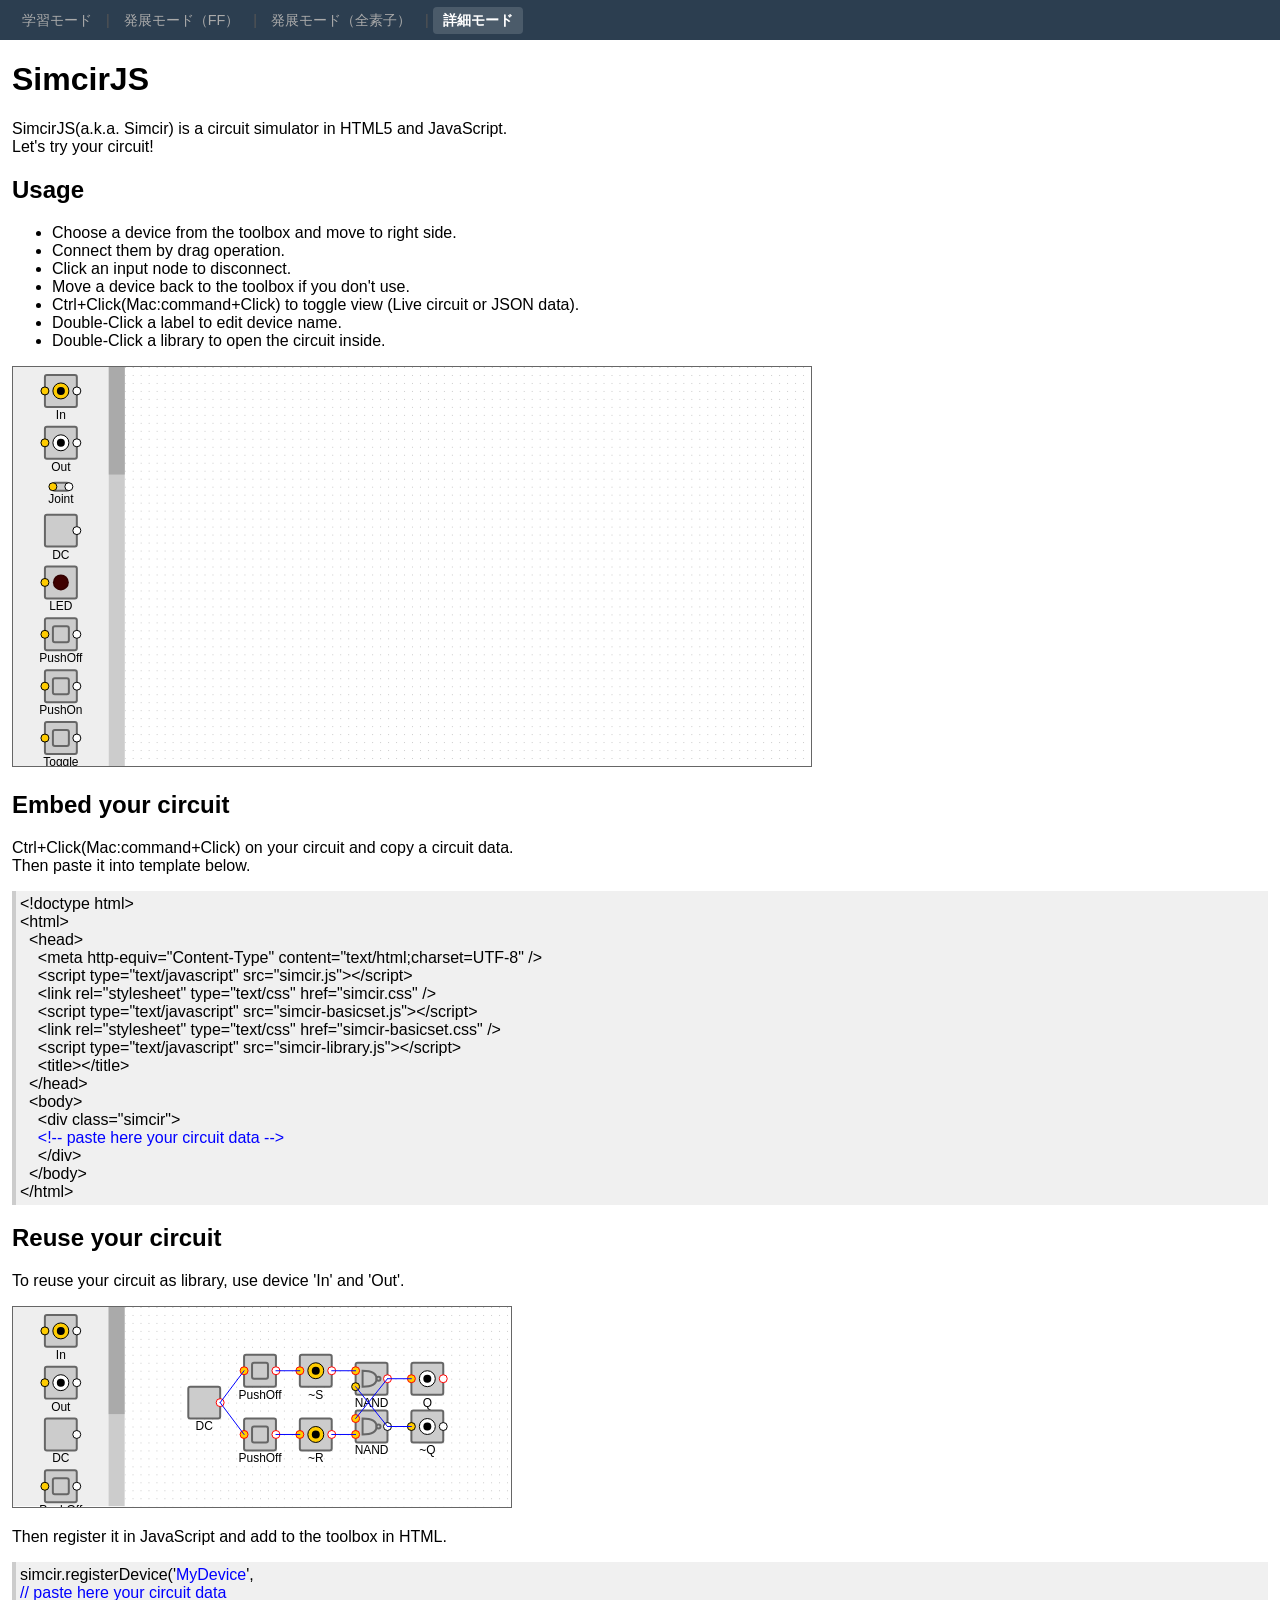
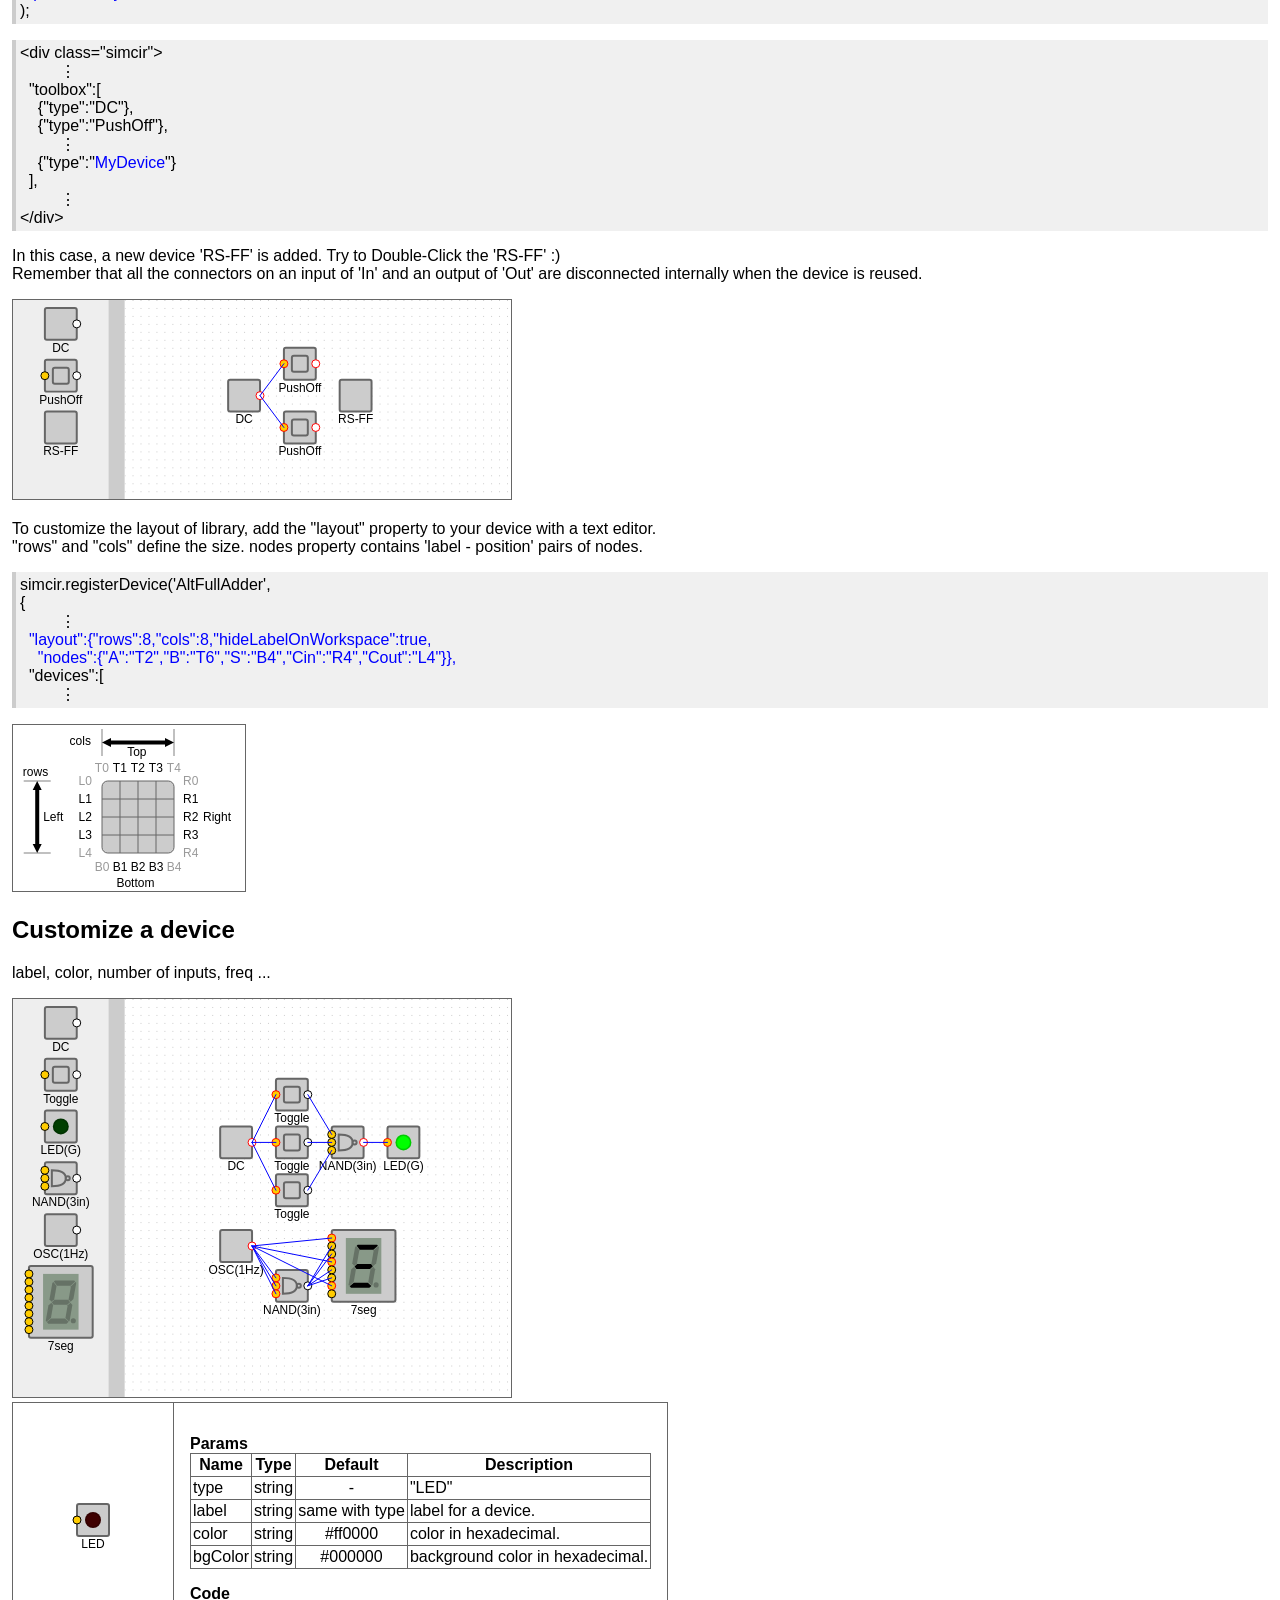
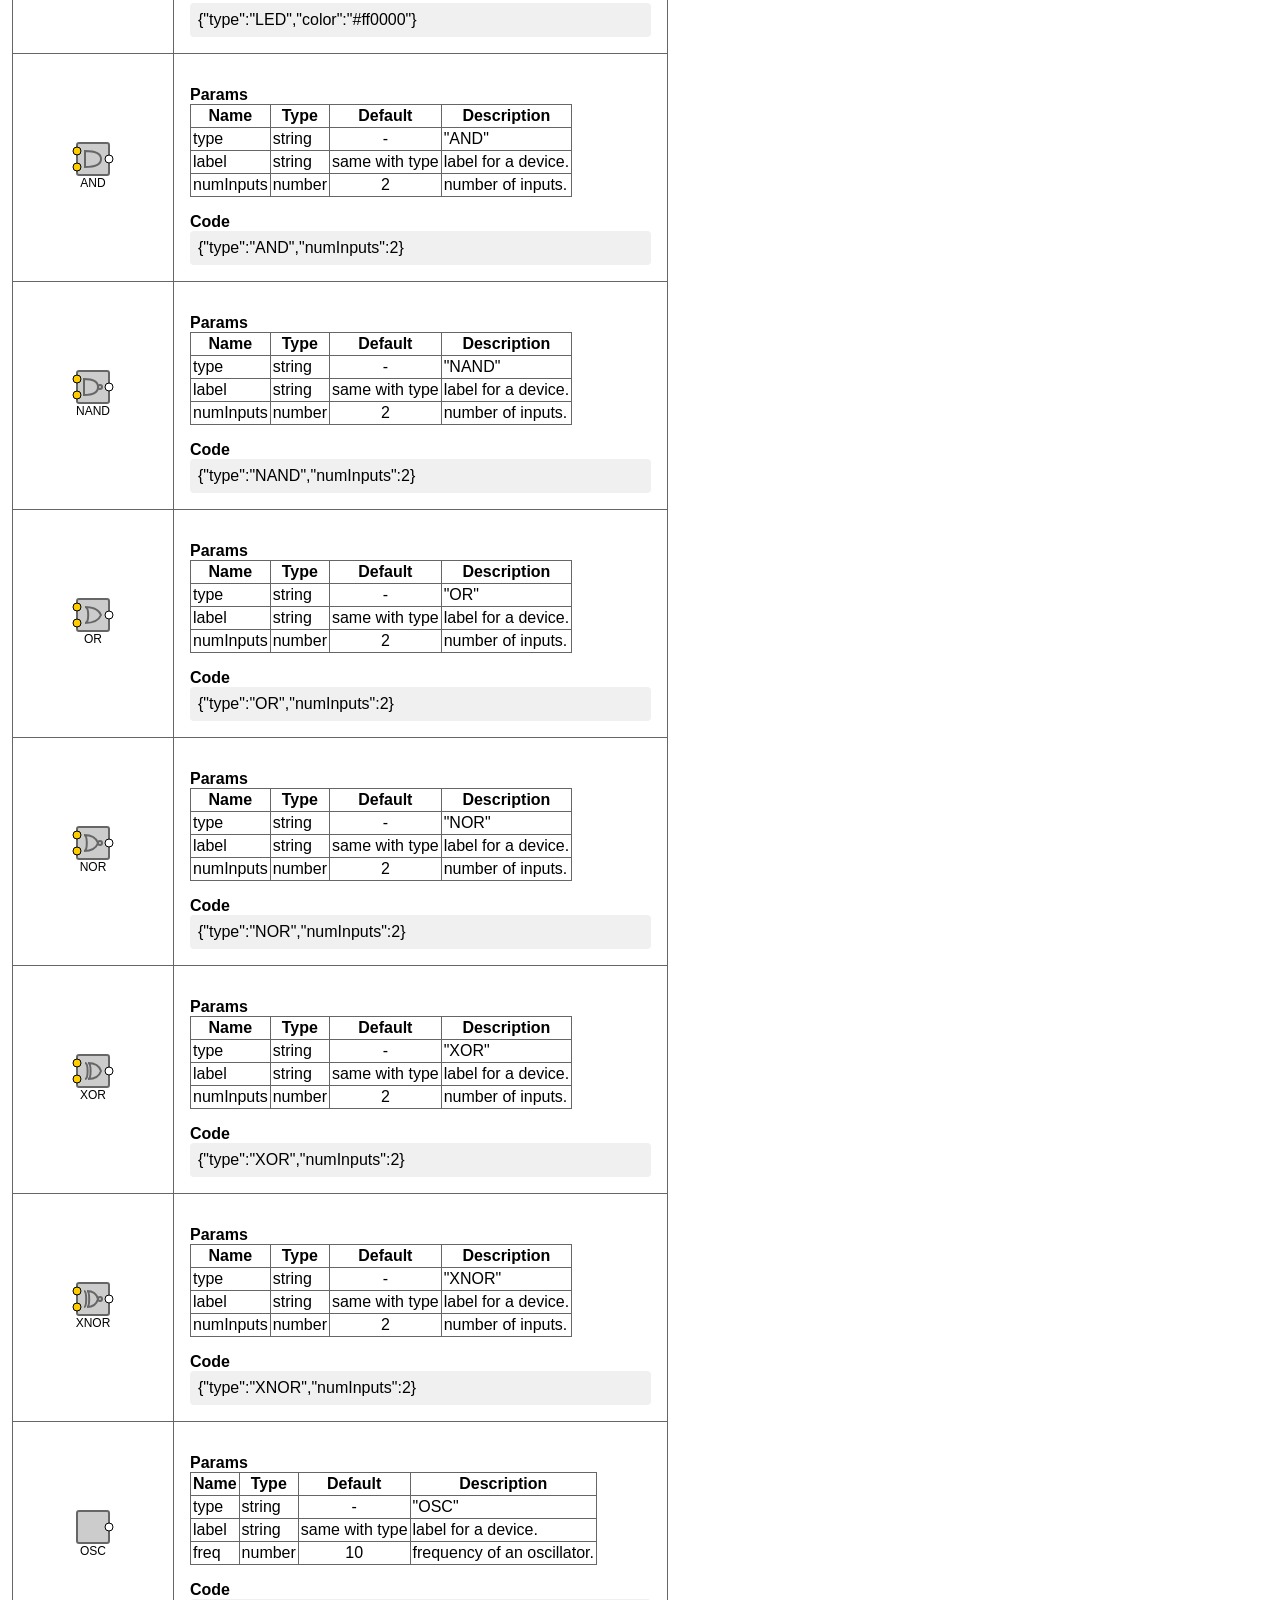
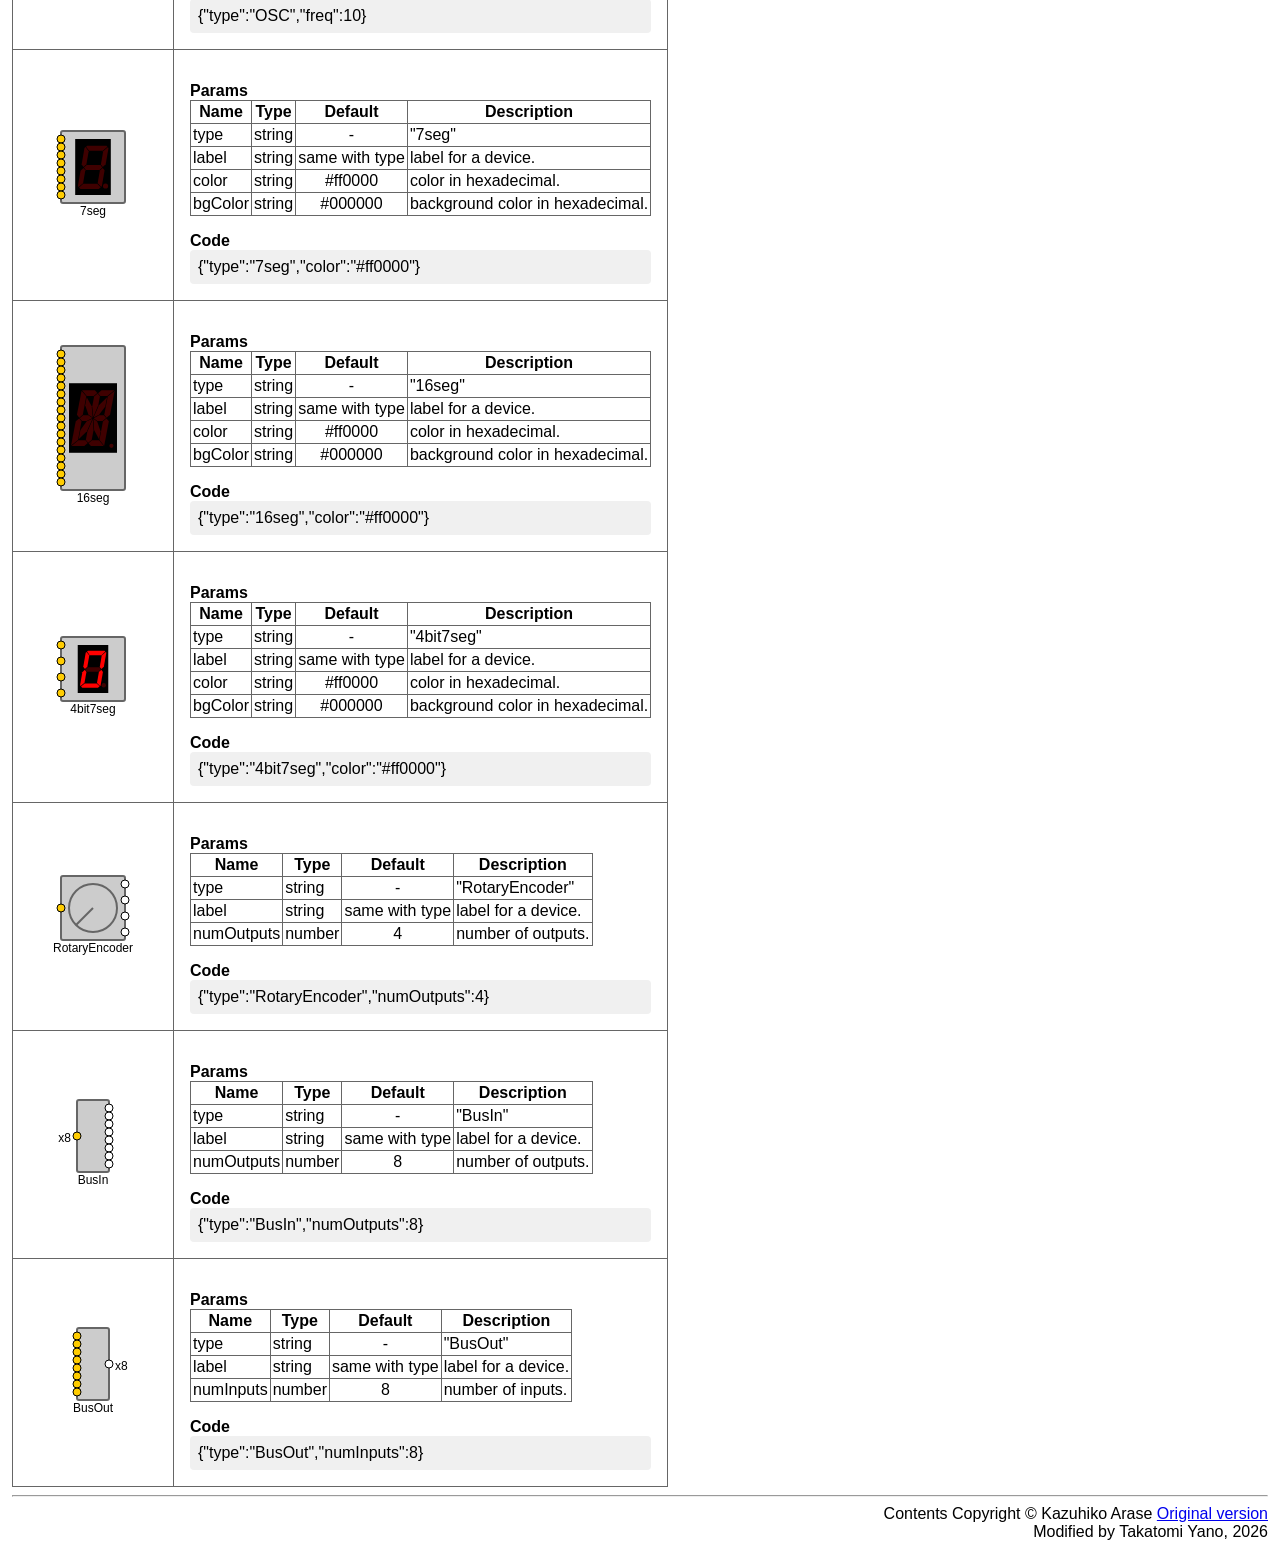
==== commit 1aafcf22: "発展モード追加 後期学習用に発展モードを追加" ====
--- a/sample.html
+++ b/sample.html
@@ -48,7 +48,8 @@
   gap: 4px;
   background: #2c3e50;
   padding: 0 12px;
-  height: 40px;
+  flex-wrap: wrap;
+  min-height: 40px;
   margin: -8px -12px 12px;
 }
 nav a, nav span {
@@ -68,6 +69,10 @@
 
 <nav>
   <a href="index.html">学習モード</a>
+  <span class="sep">|</span>
+  <a href="ff.html">発展モード（FF）</a>
+  <span class="sep">|</span>
+  <a href="advanced.html">発展モード（全素子）</a>
   <span class="sep">|</span>
   <span class="active">詳細モード</span>
 </nav>
